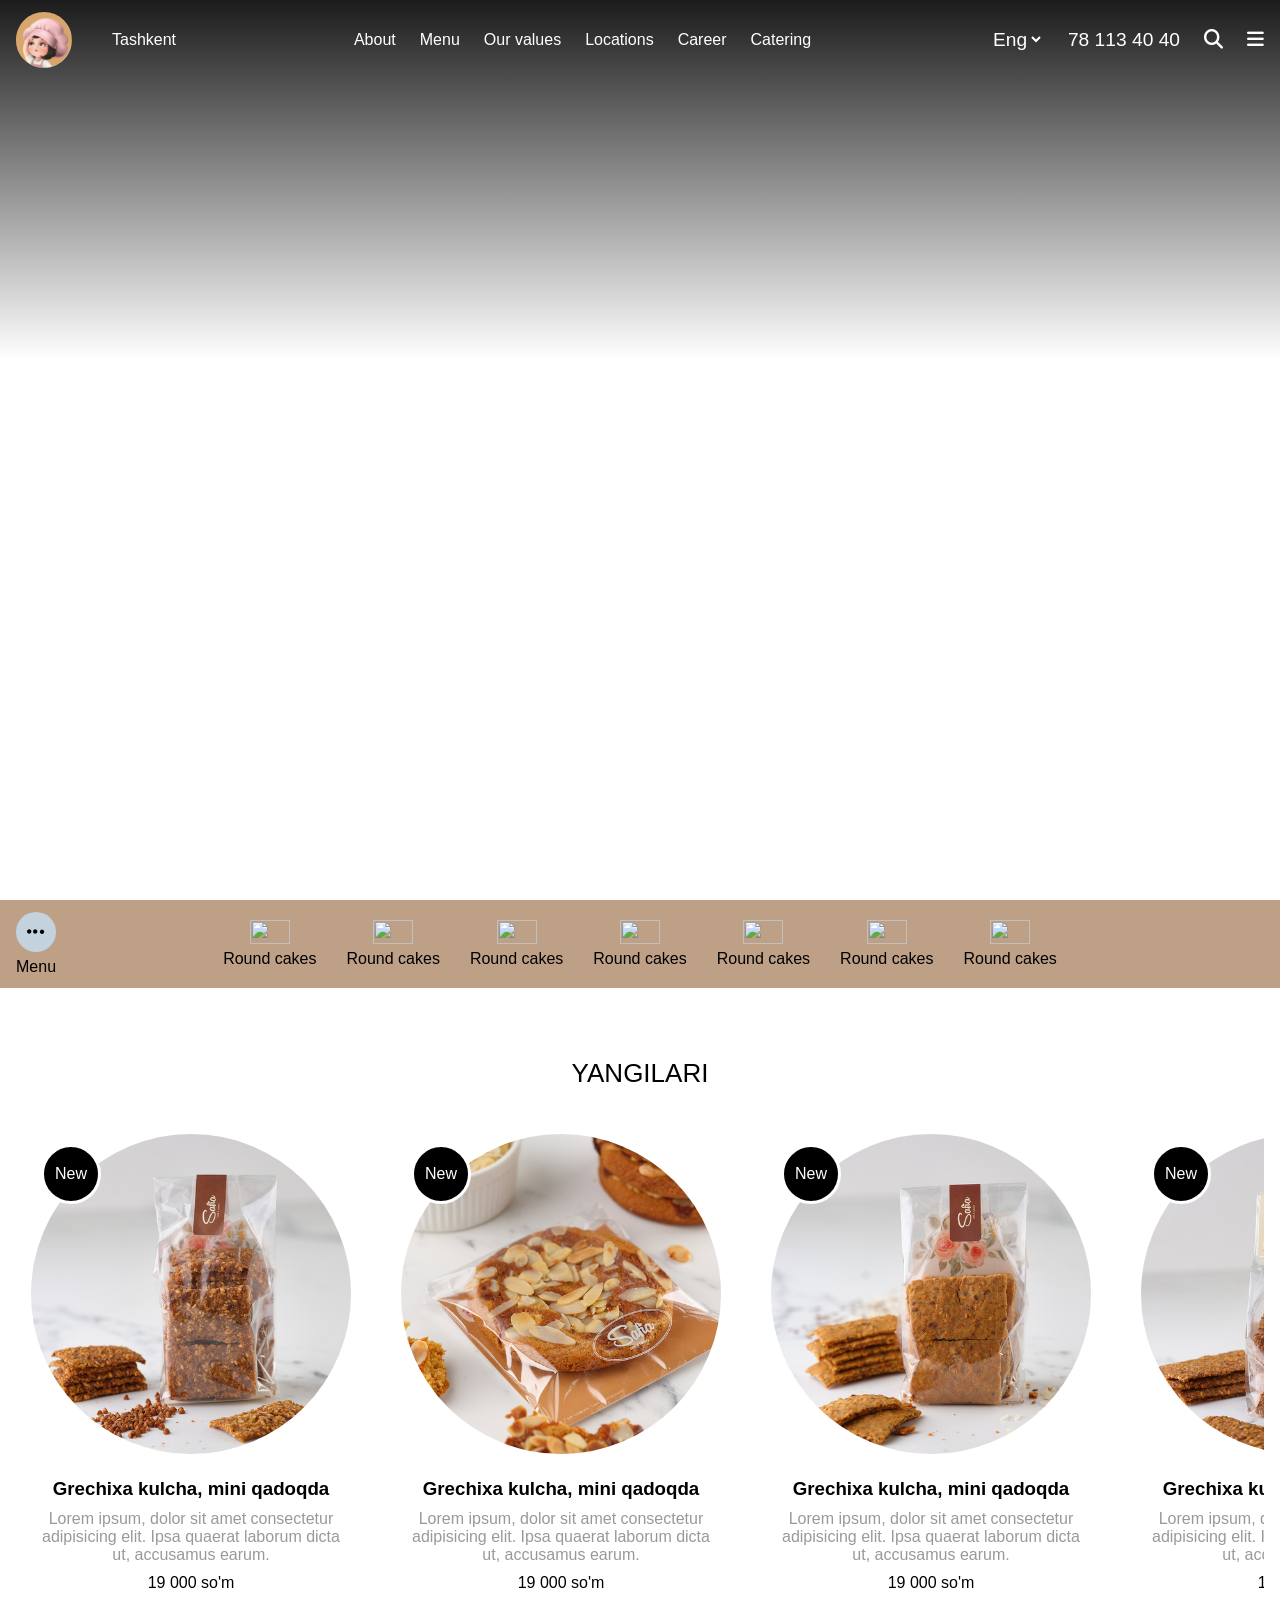
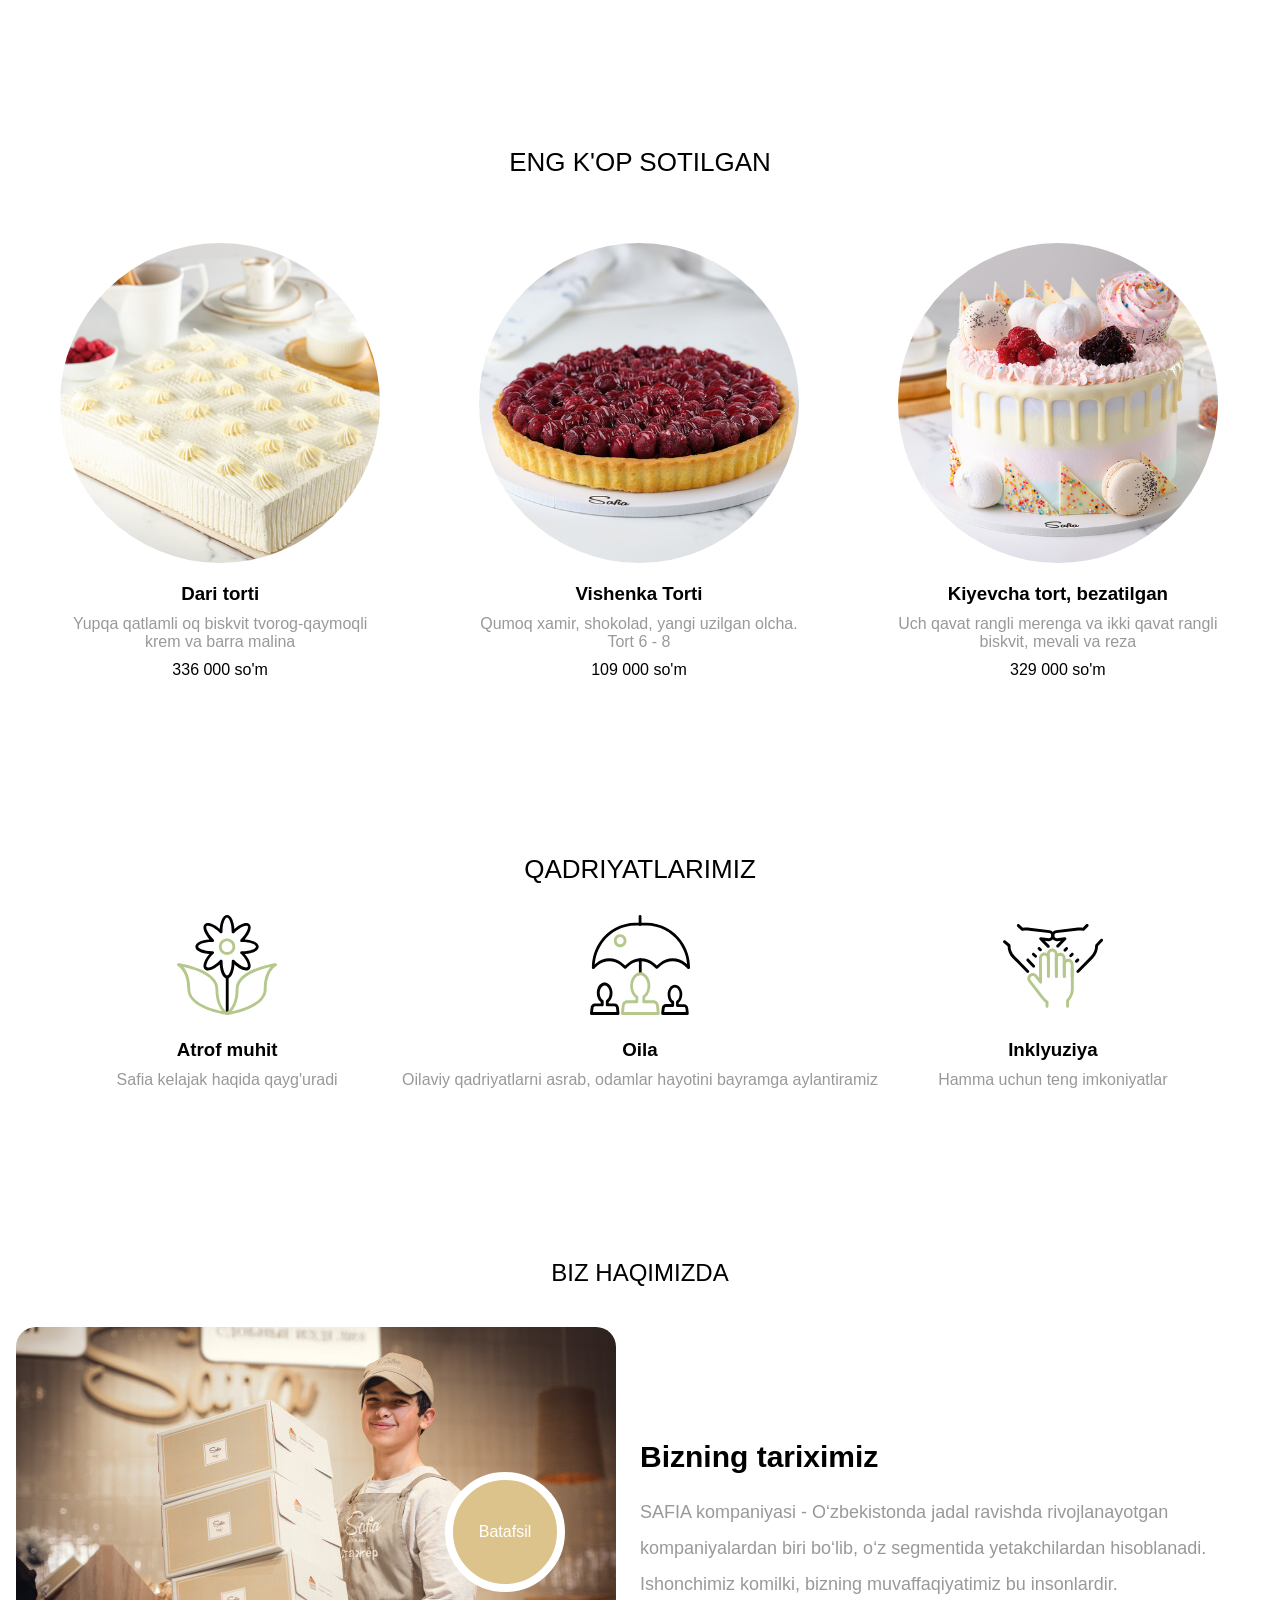
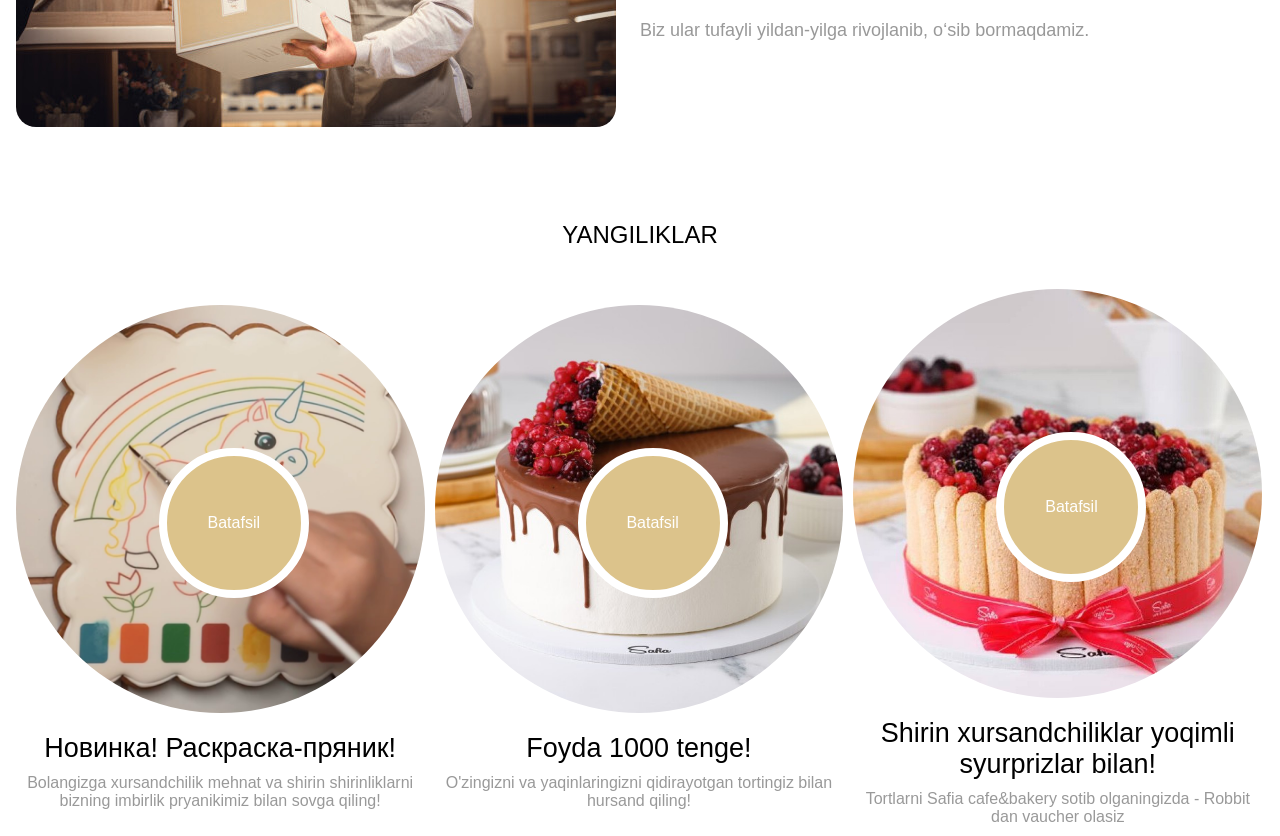
==== index.html @ 1e7bd051 "New" ====
<!DOCTYPE html>
<html lang="en">
<head>
    <meta charset="UTF-8">
    <meta name="viewport" content="width=device-width, initial-scale=1.0">
    <title>Document</title>
    <script src="https://code.jquery.com/jquery-3.6.0.min.js"></script>
    <link rel="stylesheet" href="https://cdnjs.cloudflare.com/ajax/libs/OwlCarousel2/2.3.4/assets/owl.carousel.min.css">
    <link rel="stylesheet" href="https://cdnjs.cloudflare.com/ajax/libs/OwlCarousel2/2.3.4/assets/owl.theme.default.min.css">
    <script src="https://cdnjs.cloudflare.com/ajax/libs/OwlCarousel2/2.3.4/owl.carousel.min.js"></script>
    <link rel="stylesheet" href="https://cdnjs.cloudflare.com/ajax/libs/font-awesome/6.7.2/css/all.min.css" integrity="sha512-Evv84Mr4kqVGRNSgIGL/F/aIDqQb7xQ2vcrdIwxfjThSH8CSR7PBEakCr51Ck+w+/U6swU2Im1vVX0SVk9ABhg==" crossorigin="anonymous" referrerpolicy="no-referrer" />
    <link rel="stylesheet" href="./css/main.min.css">
</head>
<body>
    <header class="header ">
        <div class="container">
            <nav class="navbar">
                <div class="navbar__logo">
                    <img src="./assets/images/logo.svg" alt="">
                    <span>Tashkent</span>
                </div>
                <ul class="navbar__collection">
                    <li class="navbar__item">
                        <a href="#" class="navbar__link">
                            <span>About</span>
                        </a>
                    </li>
                    <li class="navbar__item">
                        <a href="#" class="navbar__link">
                            <span>Menu</span>
                        </a>
                    </li>
                    <li class="navbar__item">
                        <a href="#" class="navbar__link">
                            <span>Our values</span>
                        </a>
                    </li>
                    <li class="navbar__item">
                        <a href="#" class="navbar__link">
                            <span>Locations</span>
                        </a>
                    </li>
                    <li class="navbar__item">
                        <a href="#" class="navbar__link">
                            <span>Career</span>
                        </a>
                    </li>
                    <li class="navbar__item">
                        <a href="#" class="navbar__link">
                            <span>Catering</span>
                        </a>
                    </li>
                </ul>
                <div class="navbar__action">
                    <select name="" id="">
                        <option value="">Eng</option>
                        <option value="">Uzb</option>
                        <option value="">Rus</option>
                    </select>
                    <a href="tel:78 113 40 40">78 113 40 40</a>
                    <i class="fa-solid fa-search"></i>
                    <i class="fa-solid fa-bars"></i>
                </div>
            </nav>
        </div>
    </header>
    <main>
        <section class="hero">
            <video loop muted autoplay src="./assets/videos/slider.mp4"></video>
        </section>
        <section class="category">
            <div class="container">
                <div class="category__content">
                    <div class="category__menu">
                        <button>
                            <i class="fa-solid fa-ellipsis"></i>
                        </button>
                        <p>Menu</p>
                    </div>
                    <div class="category__wrapper">
                        <div class="category__item">
                            <img src="https://safiabakery.uz/uploads/products/i_1671090994.png" alt="">
                            <span>Round cakes</span>
                        </div>
                        <div class="category__item">
                            <img src="https://safiabakery.uz/uploads/products/i_1671090994.png" alt="">
                            <span>Round cakes</span>
                        </div>
                        <div class="category__item">
                            <img src="https://safiabakery.uz/uploads/products/i_1671090994.png" alt="">
                            <span>Round cakes</span>
                        </div>
                        <div class="category__item">
                            <img src="https://safiabakery.uz/uploads/products/i_1671090994.png" alt="">
                            <span>Round cakes</span>
                        </div>
                        <div class="category__item">
                            <img src="https://safiabakery.uz/uploads/products/i_1671090994.png" alt="">
                            <span>Round cakes</span>
                        </div>
                        <div class="category__item">
                            <img src="https://safiabakery.uz/uploads/products/i_1671090994.png" alt="">
                            <span>Round cakes</span>
                        </div>
                        <div class="category__item">
                            <img src="https://safiabakery.uz/uploads/products/i_1671090994.png" alt="">
                            <span>Round cakes</span>
                        </div>
                    </div>
                </div>
            </div>
        </section>
        <section class="product">
            <div class="container">
                <div class="product_wrapper">
                    <h2 class="product_title">YANGILARI</h2>
                    <div class="product_cards">
                        <div class="product_card">
                            <div class="img">
                                <img src="./assets/images/first_img.png" alt="">
                                <span>New</span>
                            </div>
                            <div class="context">
                                <h3 class="context_title">Grechixa kulcha, mini qadoqda</h3>
                                <p class="context_desc">Lorem ipsum, dolor sit amet consectetur adipisicing elit. Ipsa quaerat laborum dicta ut, accusamus earum.</p>
                                <p class="context_price">19 000 so'm</p>
                            </div>
                        </div>
                        <div class="product_card">
                            <div class="img">
                                <img src="./assets/images/second_img.png" alt="">
                                <span>New</span>
                            </div>
                            <div class="context">
                                <h3 class="context_title">Grechixa kulcha, mini qadoqda</h3>
                                <p class="context_desc">Lorem ipsum, dolor sit amet consectetur adipisicing elit. Ipsa quaerat laborum dicta ut, accusamus earum.</p>
                                <p class="context_price">19 000 so'm</p>
                            </div>
                        </div>
                        <div class="product_card">
                            <div class="img">
                                <img src="./assets/images/third_imh.png" alt="">
                                <span>New</span>
                            </div>
                            <div class="context">
                                <h3 class="context_title">Grechixa kulcha, mini qadoqda</h3>
                                <p class="context_desc">Lorem ipsum, dolor sit amet consectetur adipisicing elit. Ipsa quaerat laborum dicta ut, accusamus earum.</p>
                                <p class="context_price">19 000 so'm</p>
                            </div>
                        </div>
                        <div class="product_card">
                            <div class="img">
                                <img src="./assets/images/fourth_img.png" alt="">
                                <span>New</span>
                            </div>
                            <div class="context">
                                <h3 class="context_title">Grechixa kulcha, mini qadoqda</h3>
                                <p class="context_desc">Lorem ipsum, dolor sit amet consectetur adipisicing elit. Ipsa quaerat laborum dicta ut, accusamus earum.</p>
                                <p class="context_price">19 000 so'm</p>
                            </div>
                        </div>
                        <div class="product_card">
                            <div class="img">
                                <img src="./assets/images/first_img.png" alt="">
                                <span>New</span>
                            </div>
                            <div class="context">
                                <h3 class="context_title">Grechixa kulcha, mini qadoqda</h3>
                                <p class="context_desc">Lorem ipsum, dolor sit amet consectetur adipisicing elit. Ipsa quaerat laborum dicta ut, accusamus earum.</p>
                                <p class="context_price">19 000 so'm</p>
                            </div>
                        </div>
                        <div class="product_card">
                            <div class="img">
                                <img src="./assets/images/second_img.png" alt="">
                                <span>New</span>
                            </div>
                            <div class="context">
                                <h3 class="context_title">Grechixa kulcha, mini qadoqda</h3>
                                <p class="context_desc">Lorem ipsum, dolor sit amet consectetur adipisicing elit. Ipsa quaerat laborum dicta ut, accusamus earum.</p>
                                <p class="context_price">19 000 so'm</p>
                            </div>
                        </div>
                    </div>
                </div>
            </div>
        </section>
        <section class="popular">
            <div class="container">
                <div class="product_wrapper">
                    <h2 class="popular_title">ENG K'OP SOTILGAN</h2>
                    <div class="product_cards owl-carousel">
                        <div src="https://via.placeholder.com/400x300?text=1" class="product_card">
                            <div class="img">
                                <img src="./assets/images/TORT1.jpg" alt="">
                            </div>
                            <div class="p_context">
                                <h3 class="p_context_title">Vishenka Torti</h3>
                                <p class="p_context_desc">Qumoq xamir, shokolad, yangi uzilgan olcha. Tort 6 - 8</p>
                                <p class="context_price">109 000 so'm</p>
                            </div>
                        </div>
                        <div src="https://via.placeholder.com/400x300?text=2" class="product_card">
                            <div class="img">
                                <img src="./assets/images/TORT2.jpg" alt="">
                            </div>
                            <div class="p_context">
                                <h3 class="p_context_title">Kiyevcha tort, bezatilgan</h3>
                                <p class="p_context_desc">Uch qavat rangli merenga va ikki qavat rangli biskvit, mevali va reza</p>
                                <p class="context_price">329 000 so'm</p>
                            </div>
                        </div>
                        <div src="https://via.placeholder.com/400x300?text=3" class="product_card">
                            <div class="img">
                                <img src="./assets/images/TORT3.jpg" alt="">
                            </div>
                            <div class="p_context">
                                <h3 class="p_context_title">Dari torti</h3>
                                <p class="p_context_desc">Yupqa qatlamli oq biskvit tvorog-qaymoqli krem va barra malina</p>
                                <p class="context_price">336 000 so'm</p>
                            </div>
                        </div>
                    </div>
                </div>
            </div>
        </section>
        <section class="qadr">
            <div class="container">
                <div class="product_wrapper">
                    <h2 class="product_title">QADRIYATLARIMIZ</h2>
                    <div class="about_cards">
                        <div src="https://via.placeholder.com/400x300?text=1" class="product_card">
                            <div class="img">
                                <i><svg width="100" height="100" viewBox="0 0 100 100" fill="none" xmlns="http://www.w3.org/2000/svg">
                                    <path d="M50.0753 39.9395C45.5094 39.9395 41.8417 36.2608 41.8417 31.6812C41.8417 27.1017 45.5094 23.423 50.0753 23.423C54.6412 23.423 58.3089 27.1017 58.3089 31.6812C58.3838 36.2608 54.6412 39.9395 50.0753 39.9395ZM50.0753 26.2758C47.1561 26.2758 44.6861 28.6783 44.6861 31.6812C44.6861 34.6092 47.0813 37.0866 50.0753 37.0866C53.0693 37.0866 55.4645 34.6842 55.4645 31.6812C55.4645 28.7533 53.0693 26.2758 50.0753 26.2758Z" fill="#B4C88C"></path>
                                    <path d="M50.2247 99.3992C49.4013 99.3992 48.8026 98.7235 48.8026 97.9728V62.087C48.8026 61.2612 49.4762 60.6606 50.2247 60.6606C51.0481 60.6606 51.647 61.3362 51.647 62.087V97.9728C51.647 98.7235 51.0481 99.3992 50.2247 99.3992Z" fill="black"></path>
                                    <path d="M50.0752 63.5135C45.7338 63.5135 43.1889 56.6816 42.7398 49.4744C37.2756 54.2041 30.6889 57.2072 27.6948 54.2042C26.1229 52.6276 26.0479 49.8498 27.545 46.4714C28.5929 44.069 30.2396 41.5165 32.4103 39.1141C25.2246 38.5886 18.4132 36.036 18.4132 31.7567C18.4132 27.4024 25.2246 24.8498 32.4103 24.3994C30.2396 21.9219 28.5929 19.3694 27.545 17.0421C26.0479 13.6637 26.1229 10.8859 27.6948 9.30931C30.7637 6.23124 37.3505 9.30935 42.7398 14.0391C43.2637 6.83187 45.8087 0 50.0752 0C54.4166 0 56.9615 6.83187 57.4107 14.0391C62.8748 9.30935 69.4616 6.30631 72.4556 9.30931C75.5245 12.3874 72.4558 18.994 67.7401 24.3994C74.9258 24.9249 81.7373 27.4775 81.7373 31.7567C81.7373 36.036 74.9258 38.6637 67.7401 39.1141C72.4558 44.5195 75.4497 51.2012 72.4556 54.2042C69.3867 57.2822 62.7999 54.2041 57.4107 49.4744C56.9615 56.6816 54.4166 63.5135 50.0752 63.5135ZM44.162 44.6696C44.3117 44.6696 44.5363 44.6697 44.686 44.7447C45.2099 44.97 45.5841 45.4954 45.5841 46.096V46.3963C45.5841 46.5465 45.5841 46.6966 45.5841 46.7717C45.5841 55.1801 48.2789 60.5105 50.1501 60.5105C52.0214 60.5105 54.7159 55.1801 54.7159 46.7717C54.7159 46.6216 54.7159 46.4714 54.7159 46.3213V46.096C54.7159 45.4954 55.0902 44.97 55.6141 44.7447C56.1381 44.5195 56.8118 44.6696 57.1861 45.045L57.6352 45.5705C63.5485 51.5015 69.2371 53.3783 70.5096 52.027C71.7821 50.6756 69.9856 45.045 64.0723 39.1141C63.9975 39.039 63.8478 38.8889 63.773 38.8138L63.6233 38.6636C63.1742 38.2131 63.0244 37.6126 63.3238 37.087C63.5484 36.5615 64.0724 36.1111 64.6712 36.1862H64.9705C65.1202 36.1862 65.2699 36.1862 65.3448 36.1862C73.7281 36.1862 79.0425 33.4835 79.0425 31.6066C79.0425 29.7297 73.7281 27.027 65.3448 27.027C65.1951 27.027 65.0455 27.027 64.8958 27.027H64.6712C64.0724 27.027 63.5484 26.6516 63.3238 26.1261C63.0993 25.6006 63.2491 24.9249 63.6233 24.5496L63.8477 24.3243C63.9226 24.2492 64.0724 24.1741 64.1473 24.024C66.9167 21.2462 69.0126 18.3183 70.1353 15.6156C71.0336 13.5135 71.258 11.7117 70.5843 11.0361C69.9107 10.3604 68.1892 10.5856 66.0185 11.4865C63.3239 12.6126 60.4047 14.7898 57.6352 17.4925C57.5604 17.5676 57.4106 17.7177 57.3357 17.7928L57.1111 18.018C56.662 18.4684 56.0633 18.5435 55.5394 18.3183C55.0154 18.0931 54.6412 17.5676 54.6412 16.967V16.6667C54.6412 16.5165 54.6412 16.3664 54.6412 16.2163C54.6412 7.80787 51.9465 2.47751 50.0752 2.47751C48.2039 2.47751 45.5092 7.80787 45.5092 16.2163C45.5092 16.3664 45.5092 16.5166 45.5092 16.5916V16.8919C45.5092 17.4925 45.135 18.018 44.611 18.2432C44.0871 18.4685 43.4135 18.3183 43.0393 17.9429L42.8894 17.7928C42.8146 17.7177 42.665 17.5676 42.5901 17.4925C39.8206 14.7147 36.9015 12.6126 34.2068 11.4865C32.111 10.5856 30.3145 10.4355 29.6408 11.0361C28.9672 11.7117 29.1918 13.4384 30.09 15.6156C31.2128 18.3183 33.3835 21.2462 36.0781 24.024C36.1529 24.0991 36.2277 24.1741 36.3774 24.3243L36.602 24.5496C37.0511 25 37.1259 25.6006 36.9013 26.1261C36.6768 26.6516 36.153 27.027 35.5542 27.027H35.3296C35.1799 27.027 35.0301 27.027 34.8804 27.027C26.4971 27.027 21.1826 29.7297 21.1826 31.6066C21.1826 33.4835 26.4971 36.1862 34.8804 36.1862C35.0301 36.1862 35.1798 36.1862 35.2547 36.1862H35.5542C36.153 36.1862 36.6768 36.5615 36.9013 37.087C37.1259 37.6126 36.9763 38.2882 36.602 38.6636L36.3774 38.8138C36.3026 38.8889 36.1529 39.039 36.0781 39.1141C33.3086 41.8919 31.2128 44.8198 30.09 47.5225C29.1918 49.6246 28.9672 51.4263 29.6408 52.102C30.9881 53.3783 36.6019 51.5765 42.5152 45.6456L42.9644 45.1201C43.3386 44.8198 43.7129 44.6696 44.162 44.6696Z" fill="black"></path>
                                    <path d="M50.2248 100C50.1499 100 50.075 100 50.0002 100C48.3535 99.7748 10.3291 94.2193 10.3291 74.0992C10.3291 56.2314 1.19742 51.1262 0.748311 50.9761C0.149502 50.6758 -0.150012 49.9251 0.0745411 49.2494C0.299094 48.5737 0.972827 48.1233 1.64649 48.2734C3.29321 48.4986 41.3176 54.0542 41.3176 74.1743C41.3176 92.0421 50.4494 97.1472 50.8985 97.2974C51.4973 97.5977 51.7967 98.3484 51.5721 99.024C51.4224 99.6246 50.8236 100 50.2248 100ZM6.43688 52.1022C9.58063 55.7809 13.2484 62.5376 13.2484 74.1743C13.2484 87.7628 35.0301 93.9941 45.2847 96.2463C42.141 92.5676 38.4732 85.8109 38.4732 74.1743C38.4732 60.5857 16.6166 54.2794 6.43688 52.1022Z" fill="#B4C88C"></path>
                                    <path d="M49.776 99.9997C49.1772 99.9997 48.5783 99.6243 48.4286 99.0237C48.2041 98.348 48.5035 97.5973 49.1771 97.297C49.5514 97.0718 58.6832 92.0417 58.6832 74.1739C58.6832 54.0538 96.7075 48.4982 98.3543 48.273C99.0279 48.1979 99.7016 48.5734 99.9262 49.249C100.151 49.9247 99.8513 50.6754 99.1777 50.9757C98.8034 51.2009 89.6714 56.231 89.6714 74.0988C89.6714 94.2189 51.6471 99.7744 50.0004 99.9997C49.9255 99.9997 49.8508 99.9997 49.776 99.9997ZM93.5639 52.1018C83.3841 54.279 61.5276 60.5853 61.5276 74.1739C61.5276 85.8105 57.8598 92.5673 54.716 96.2459C64.8958 94.0688 86.7523 87.7624 86.7523 74.1739C86.7523 62.5373 90.4201 55.7054 93.5639 52.1018Z" fill="#B4C88C"></path>
                                  </svg></i>
                            </div>
                            <div class="context">
                                <h3 class="context_title">Atrof muhit</h3>
                                <p class="context_desc">Safia kelajak haqida qayg'uradi</p>
                            </div>
                        </div>
                        <div src="https://via.placeholder.com/400x300?text=2" class="product_card">
                            <div class="img">
                                <i><svg width="100" height="100" viewBox="0 0 100 100" fill="none" xmlns="http://www.w3.org/2000/svg">
                                    <path d="M27.997 100H1.38882C1.02332 100 0.584796 99.8502 0.365498 99.5508C0.0730995 99.2514 0 98.8023 0 98.4281L0.584653 92.8892C0.657753 90.4192 2.55834 88.473 4.97062 88.473H10.7454V87.0509C8.33313 85.2545 6.79811 81.8113 6.79811 77.9939C6.79811 77.6945 6.79811 77.3204 6.79811 77.021C6.87121 75.8983 7.09044 74.7754 7.45594 73.7275C8.69863 69.985 11.4766 67.5898 14.6199 67.5898C17.6901 67.5898 20.4677 69.985 21.7835 73.7275C22.0759 74.5508 22.222 75.3743 22.3682 76.2725C22.4413 76.8713 22.5145 77.47 22.5145 77.9939C22.5145 81.6616 21.0524 85.1048 18.7132 86.9012V88.3982H24.4883C26.9006 88.3982 28.8743 90.3443 28.8743 92.8143L29.459 98.3533C29.5321 98.7276 29.3859 99.1767 29.0935 99.4761C28.8011 99.7755 28.4356 100 27.997 100ZM2.99679 97.0807H26.4618L26.0231 93.1138C26.0231 93.039 26.0231 93.0388 26.0231 92.964C26.0231 92.0658 25.2924 91.3173 24.4152 91.3173H17.2512C16.4471 91.3173 15.8624 90.6437 15.8624 89.8952V86.1527C15.8624 85.6288 16.1547 85.1797 16.5202 84.8803C18.4208 83.6827 19.6637 80.988 19.6637 77.9192C19.6637 77.4701 19.6636 77.0209 19.5905 76.5718C19.5174 75.8982 19.3712 75.2245 19.1519 74.6257C18.2747 72.0808 16.5202 70.4342 14.6927 70.4342C12.8652 70.4342 11.1111 72.0808 10.2339 74.6257C9.94153 75.449 9.79519 76.3473 9.72209 77.1707C9.72209 77.3952 9.72209 77.6946 9.72209 77.9192C9.72209 80.988 11.0378 83.8323 12.9384 84.955C13.377 85.1796 13.6694 85.7035 13.6694 86.2275V89.8952C13.6694 90.7186 13.0116 91.3173 12.2806 91.3173H5.11697C4.23977 91.3173 3.50863 92.0658 3.50863 92.964C3.50863 93.0388 3.50863 93.039 3.50863 93.1138L2.99679 97.0807Z" fill="black"></path>
                                    <path d="M97.3687 99.9251H72.5881C72.1495 99.9251 71.784 99.7755 71.5647 99.4761C71.2723 99.1767 71.1992 98.7276 71.1992 98.3533L71.7839 93.2635C71.857 90.9431 73.6847 89.0718 76.0239 89.0718H81.2868V87.9491C79.0208 86.2275 77.6319 83.0089 77.6319 79.4909C77.6319 79.1915 77.6319 78.8922 77.6319 78.5928C77.705 77.5449 77.9245 76.497 78.2169 75.4491C79.3865 71.9311 82.0178 69.6857 84.9418 69.6857C87.8658 69.6857 90.4975 71.9311 91.6671 75.4491C91.9595 76.1976 92.1055 77.0209 92.1786 77.8443C92.2517 78.4431 92.2518 78.967 92.2518 79.4909C92.2518 82.9341 90.8629 86.0779 88.67 87.8743V89.1467H93.9333C96.1994 89.1467 98.0998 91.0179 98.1729 93.3382L98.7576 98.4281C98.8307 98.8023 98.6845 99.2514 98.3921 99.5508C98.1728 99.7754 97.8073 99.9251 97.3687 99.9251ZM74.1964 97.0807H95.8336L95.4681 93.4881C95.4681 93.4132 95.4681 93.4131 95.4681 93.3382C95.4681 92.5897 94.8834 91.9162 94.0793 91.9162H87.4271C86.623 91.9162 86.0383 91.2426 86.0383 90.4941V87.0509C86.0383 86.5269 86.3306 86.0779 86.6961 85.7785C88.4505 84.7306 89.5473 82.1857 89.5473 79.4162C89.5473 79.0419 89.5472 78.5929 89.4741 78.1438C89.401 77.545 89.2548 76.8712 89.0355 76.3473C88.2314 74.0269 86.6962 72.53 84.9418 72.53C83.2605 72.53 81.6523 74.0269 80.8482 76.3473C80.5558 77.0958 80.4099 77.9191 80.4099 78.7424C80.4099 78.967 80.4099 79.1916 80.4099 79.4162C80.4099 82.2605 81.5792 84.8053 83.4067 85.8532C83.8453 86.0778 84.1376 86.6019 84.1376 87.1258V90.4941C84.1376 91.3174 83.4798 91.9162 82.7488 91.9162H76.0967C75.3657 91.9162 74.7079 92.5149 74.7079 93.3382C74.7079 93.4131 74.7079 93.4132 74.7079 93.4881L74.1964 97.0807Z" fill="black"></path>
                                    <path d="M98.6108 53.8922C97.8067 53.8922 97.222 53.2186 97.222 52.4701C97.222 29.3414 78.874 10.554 56.2863 10.554H45.6137C23.0259 10.554 4.67793 29.3414 4.67793 52.4701C4.67793 53.2935 4.0201 53.8922 3.28911 53.8922C2.48501 53.8922 1.89993 53.2186 1.89993 52.4701C1.89993 27.7695 21.4908 7.70963 45.6137 7.70963H56.2863C80.4091 7.70963 99.9996 27.7695 99.9996 52.4701C99.9996 53.2186 99.4149 53.8922 98.6108 53.8922Z" fill="black"></path>
                                    <path d="M98.3912 53.7426C98.0989 53.7426 97.7336 53.6678 97.5143 53.4433L93.9325 50.3743C87.3535 44.7606 77.7775 44.7606 71.2716 50.3743L67.6895 53.4433C67.1778 53.8924 66.3737 53.8924 65.862 53.4433L62.2802 50.3743C55.7012 44.7606 46.1252 44.7606 39.6193 50.3743L36.0375 53.4433C35.5258 53.8924 34.7217 53.8924 34.21 53.4433L30.6282 50.3743C24.0493 44.7606 14.4731 44.7606 7.89419 50.3743L4.31238 53.4433C3.72759 53.9672 2.85025 53.8923 2.33855 53.2187C1.82686 52.6199 1.90017 51.7217 2.55806 51.1978L6.13987 48.1288C13.7422 41.6168 24.8533 41.6168 32.4557 48.1288L35.1602 50.4493L37.865 48.1288C45.4673 41.6168 56.5785 41.6168 64.1808 48.1288L66.8856 50.4493L69.5901 48.1288C77.1925 41.6168 88.3036 41.6168 95.9059 48.1288L99.4877 51.1978C100.073 51.7217 100.146 52.6199 99.7073 53.2187C99.1956 53.5929 98.8298 53.7426 98.3912 53.7426Z" fill="black"></path>
                                    <path d="M50.0732 10.9282C49.2691 10.9282 48.684 10.2544 48.684 9.50594V1.42226C48.684 0.598912 49.3422 0 50.0732 0C50.8773 0 51.462 0.673762 51.462 1.42226V9.50594C51.462 10.2544 50.8042 10.9282 50.0732 10.9282Z" fill="black"></path>
                                    <path d="M50.2919 60.0299C49.4878 60.0299 48.9031 59.3563 48.9031 58.6078V44.7605C48.9031 43.9371 49.5609 43.3384 50.2919 43.3384C51.0229 43.3384 51.6807 44.012 51.6807 44.7605V58.6078C51.6807 59.3563 51.0229 60.0299 50.2919 60.0299Z" fill="black"></path>
                                    <path d="M30.1897 32.1856C26.6809 32.1856 23.8299 29.2665 23.8299 25.6737C23.8299 22.0809 26.6809 19.1617 30.1897 19.1617C33.6984 19.1617 36.5495 22.0809 36.5495 25.6737C36.5495 29.2665 33.6984 32.1856 30.1897 32.1856ZM30.1897 22.0808C28.216 22.0808 26.681 23.7276 26.681 25.6737C26.681 27.6198 28.2891 29.2665 30.1897 29.2665C32.1634 29.2665 33.6983 27.6198 33.6983 25.6737C33.6983 23.7276 32.1634 22.0808 30.1897 22.0808Z" fill="#B4C88C"></path>
                                    <path d="M68.2753 99.9251H32.3834C32.0179 99.9251 31.5793 99.7755 31.36 99.4761C31.0676 99.1767 30.9945 98.7276 30.9945 98.3533L31.7987 90.8683C31.8718 87.7994 34.2841 85.3293 37.2812 85.3293H45.5413V82.7095C42.2518 80.3892 40.2051 75.8233 40.2051 70.7335C40.2051 70.2844 40.2049 69.9102 40.278 69.4611C40.3511 67.9641 40.6436 66.467 41.1553 65.1197C42.7635 60.3293 46.3454 57.1857 50.2927 57.1857C54.2401 57.1857 57.822 60.2544 59.4302 65.1197C59.7957 66.1676 60.015 67.2904 60.1612 68.488C60.2343 69.3113 60.3075 70.0598 60.3075 70.7335C60.3075 75.6736 58.3338 80.1647 55.1906 82.5599V85.3293H63.4507C66.4477 85.3293 68.86 87.7994 68.9331 90.8683L69.7373 98.3533C69.8104 98.7276 69.6642 99.1767 69.3718 99.4761C69.0794 99.7755 68.7139 99.9251 68.2753 99.9251ZM33.9917 97.0807H66.7401L66.0823 91.1676C66.0823 91.0928 66.0823 91.0928 66.0823 91.018C66.0823 89.521 64.9126 88.3233 63.4507 88.3233H53.8014C52.9973 88.3233 52.4126 87.6497 52.4126 86.9012V81.8863C52.4126 81.3623 52.7049 80.9131 53.0704 80.6137C55.7751 78.967 57.5295 75.0749 57.5295 70.8084C57.5295 70.2096 57.4566 69.6108 57.3835 68.9372C57.2373 67.9641 57.0178 67.0659 56.7254 66.1677C55.4827 62.5749 52.9974 60.1797 50.2196 60.1797C47.5149 60.1797 44.9565 62.5001 43.7138 66.1677C43.3483 67.2905 43.0559 68.5628 42.9828 69.7604C42.9828 70.1346 42.9096 70.4342 42.9096 70.8084C42.9096 75.1497 44.7373 79.1167 47.5151 80.6886C47.9537 80.9132 48.2461 81.4371 48.2461 81.961V86.8263C48.2461 87.6496 47.5879 88.2486 46.8569 88.2486H37.208C35.746 88.2486 34.5763 89.446 34.5763 90.943C34.5763 91.0179 34.5763 91.0179 34.5763 91.0927L33.9917 97.0807Z" fill="#B4C88C"></path>
                                  </svg></i>
                            </div>
                            <div class="context">
                                <h3 class="context_title">Oila</h3>
                                <p class="context_desc">Oilaviy qadriyatlarni asrab, odamlar hayotini bayramga aylantiramiz</p>
                            </div>
                        </div>
                        <div src="https://via.placeholder.com/400x300?text=3" class="product_card">
                            <div class="img">
                                <i><svg width="100" height="100" viewBox="0 0 100 100" fill="none" xmlns="http://www.w3.org/2000/svg">
                                    <path d="M32.5852 42.7507C32.235 42.7507 31.8701 42.6176 31.5928 42.3513L29.4183 40.3097C28.8345 39.7476 28.7907 38.8156 29.3453 38.2238C29.8999 37.6173 30.8193 37.5877 31.4031 38.1499L33.5776 40.1914C34.1614 40.7535 34.2052 41.6856 33.6506 42.2773C33.3587 42.588 32.9793 42.7507 32.5852 42.7507Z" fill="black"></path>
                                    <path d="M30.6728 52.6477C30.2934 52.6477 29.9139 52.4998 29.622 52.1891L23.7259 45.9758C23.1714 45.384 23.186 44.452 23.7697 43.8898C24.3535 43.3277 25.273 43.3425 25.8275 43.9342L31.7236 50.1476C32.2782 50.7393 32.2636 51.6713 31.6798 52.2335C31.4025 52.4998 31.0231 52.6477 30.6728 52.6477Z" fill="black"></path>
                                    <path d="M24.7625 57.8995C24.383 57.8995 24.0181 57.7516 23.7263 57.4705L9.61365 43.1354C6.44671 39.9252 4.68079 35.6942 4.56404 31.1525L0.536054 27.8091C-0.0914972 27.2913 -0.179084 26.3593 0.331714 25.7232C0.842512 25.087 1.76196 24.9983 2.38951 25.5161L6.95751 29.3033C7.30777 29.5843 7.49749 30.0134 7.49749 30.472C7.43911 34.4811 8.92773 38.2387 11.7006 41.0495L25.8132 55.3846C26.3824 55.9616 26.3824 56.8936 25.8132 57.4705C25.5068 57.7516 25.1419 57.8995 24.7625 57.8995Z" fill="black"></path>
                                    <path d="M45.2674 32.8535C44.8879 32.8535 44.5231 32.7056 44.2312 32.4245L36.686 24.7614C36.2482 24.3176 36.1314 23.637 36.4087 23.0749C36.686 22.5127 37.2698 22.1873 37.8973 22.2464L45.676 23.1932C46.2744 23.2672 46.8582 23.0897 47.3398 22.7198C47.8214 22.3352 48.1133 21.7878 48.1862 21.1813L48.2446 20.6487C48.3905 19.3913 47.5003 18.2373 46.2598 18.0894L26.1343 15.6484C23.9306 15.323 21.7707 15.3822 19.6983 15.8112C19.2459 15.8999 18.7643 15.7668 18.4286 15.4561L14.3568 11.6837C13.7585 11.1364 13.7147 10.2043 14.2692 9.5978C14.8092 8.99126 15.7433 8.94688 16.327 9.50904L19.8734 12.7932C22.048 12.4234 24.2955 12.4086 26.5722 12.7489L46.6247 15.175C49.4559 15.5153 51.4991 18.1338 51.1634 21.0186L51.1051 21.5511C50.9445 22.9417 50.2586 24.1844 49.164 25.0572C48.0695 25.9301 46.7122 26.3147 45.3549 26.152L41.7502 25.723L46.3182 30.3682C46.8873 30.9451 46.8873 31.8772 46.3182 32.4541C46.0117 32.7056 45.6322 32.8535 45.2674 32.8535Z" fill="black"></path>
                                    <path d="M37.503 36.2861C37.1527 36.2861 36.817 36.1678 36.5397 35.9163L35.0803 34.6144C34.482 34.0671 34.4236 33.135 34.9636 32.5285C35.5035 31.922 36.423 31.8628 37.0214 32.4102L38.4808 33.712C39.0791 34.2594 39.1375 35.1914 38.5975 35.7979C38.3057 36.1086 37.9116 36.2861 37.503 36.2861Z" fill="black"></path>
                                    <path d="M67.6987 42.2035C67.3192 42.2035 66.9398 42.0556 66.6479 41.7449C66.0933 41.1531 66.1079 40.2211 66.6917 39.659L68.2241 38.1648C68.8078 37.6026 69.7272 37.6174 70.2818 38.2092C70.8364 38.8009 70.8218 39.7329 70.238 40.2951L68.7056 41.7893C68.4284 42.0556 68.0635 42.2035 67.6987 42.2035Z" fill="black"></path>
                                    <path d="M73.3468 47.8396C72.9528 47.8396 72.5587 47.6769 72.2668 47.3514C71.7269 46.7448 71.7706 45.8128 72.369 45.2655L73.8868 43.8601C74.4851 43.3127 75.4046 43.3571 75.9446 43.9636C76.4846 44.5702 76.4408 45.5022 75.8424 46.0495L74.3246 47.4549C74.0619 47.7064 73.7117 47.8396 73.3468 47.8396Z" fill="black"></path>
                                    <path d="M74.8791 57.8996C74.4996 57.8996 74.1348 57.7517 73.8429 57.4706C73.2737 56.8936 73.2737 55.9616 73.8429 55.3847L87.9555 41.0496C90.7284 38.2387 92.217 34.4811 92.1586 30.472C92.1586 30.0874 92.29 29.7176 92.5527 29.4365L97.4855 24.1699C98.0401 23.5782 98.9595 23.5486 99.5433 24.1107C100.127 24.6729 100.156 25.6049 99.6017 26.1967L95.0775 31.0342C94.9899 35.6203 93.224 39.8956 90.0279 43.1355L75.9153 57.4706C75.6234 57.7517 75.2439 57.8996 74.8791 57.8996Z" fill="black"></path>
                                    <path d="M54.6514 32.5874C54.272 32.5874 53.9071 32.4395 53.6152 32.1584C53.0461 31.5814 53.0461 30.6494 53.6152 30.0725L57.9205 25.7083L54.3158 26.1374C52.9439 26.3001 51.5866 25.9154 50.5067 25.0426C49.4121 24.1698 48.7262 22.9271 48.5656 21.5365L48.5073 21.0039C48.1716 18.1192 50.2002 15.5007 53.0461 15.1604L72.9672 12.749C75.3461 12.394 77.5936 12.4088 79.7535 12.7638L83.1102 9.36127C83.6794 8.78432 84.5988 8.78432 85.1679 9.36127C85.7371 9.93823 85.7371 10.8702 85.1679 11.4472L81.2713 15.4119C80.921 15.767 80.4248 15.9149 79.9432 15.8113C77.8854 15.3823 75.7109 15.3379 73.5072 15.6486L73.3028 15.6782L53.3817 18.0896C52.1412 18.2375 51.251 19.3914 51.3969 20.6489L51.4553 21.1815C51.5283 21.788 51.8347 22.3354 52.3018 22.72C52.7834 23.1046 53.3671 23.2674 53.9655 23.1934L61.7442 22.2466C62.3718 22.1726 62.9555 22.4981 63.2328 23.0751C63.5101 23.652 63.3934 24.3177 62.9555 24.7615L55.6876 32.1436C55.4103 32.4395 55.0309 32.5874 54.6514 32.5874Z" fill="black"></path>
                                    <path d="M61.9487 36.7443C61.5838 36.7443 61.2336 36.6112 60.9563 36.3449C60.3725 35.7827 60.3433 34.8507 60.8833 34.259L62.5178 32.4837C63.0724 31.892 63.9919 31.8624 64.5756 32.4098C65.1594 32.9719 65.1886 33.9039 64.6486 34.4957L63.014 36.2709C62.7367 36.5816 62.3427 36.7443 61.9487 36.7443Z" fill="black"></path>
                                    <path d="M69.2607 63.1366C68.458 63.1366 67.8012 62.4857 67.8012 61.672L67.7283 49.4376C67.7137 47.9878 66.5753 46.8191 65.1889 46.8043H65.1743C64.5321 46.8043 63.9192 47.0558 63.4522 47.5292C62.9706 48.0174 62.7079 48.6683 62.7079 49.3636L62.7808 61.5981C62.7808 62.4117 62.1387 63.0774 61.336 63.0922C60.4603 63.0774 59.8766 62.4413 59.862 61.6276L59.789 49.3932C59.7744 47.8991 60.3436 46.4937 61.3798 45.4433C62.4014 44.4077 63.7733 43.8308 65.1889 43.8456C68.1661 43.8604 70.618 46.3605 70.6325 49.4228L70.7055 61.6572C70.7347 62.4709 70.0779 63.1366 69.2607 63.1366C69.2607 63.1366 69.2753 63.1366 69.2607 63.1366Z" fill="#B4C88C"></path>
                                    <path d="M61.3355 63.0919C60.5328 63.0919 59.876 62.441 59.876 61.6273L59.7593 43.2831C59.7447 41.8333 58.6064 40.6646 57.2199 40.6498H57.2053C56.5632 40.6498 55.9502 40.9013 55.4832 41.3747C55.0016 41.8629 54.7389 42.5138 54.7389 43.2091L54.8556 61.5533C54.8556 62.367 54.2135 63.0327 53.4108 63.0475C53.4108 63.0475 53.4108 63.0475 53.3962 63.0475C52.5935 63.0475 51.9368 62.3966 51.9368 61.5829L51.82 43.2387C51.8054 41.7446 52.3746 40.3391 53.4108 39.2888C54.4324 38.2532 55.7751 37.6911 57.1907 37.6911C57.2053 37.6911 57.2053 37.6911 57.2199 37.6911C60.1971 37.7059 62.649 40.206 62.6636 43.2683L62.7803 61.6125C62.7949 62.4114 62.1527 63.0919 61.3355 63.0919Z" fill="#B4C88C"></path>
                                    <path d="M53.3965 63.0329C52.5938 63.0329 51.9371 62.382 51.9371 61.5683L51.8058 39.141C51.7912 37.6913 50.6528 36.5226 49.2663 36.5078H49.2518C48.6096 36.5078 47.9967 36.7593 47.5296 37.2327C47.048 37.7208 46.7853 38.3718 46.7853 39.0671L46.9167 61.4944C46.9167 62.308 46.2745 62.9737 45.4718 62.9885C45.4718 62.9885 45.4719 62.9885 45.4573 62.9885C44.6546 62.9885 43.9979 62.3376 43.9979 61.524L43.8665 39.0967C43.8519 37.6025 44.4211 36.1971 45.4573 35.1467C46.4789 34.1112 47.7923 33.5342 49.2663 33.549C52.2436 33.5638 54.6954 36.0639 54.71 39.1263L54.8413 61.5535C54.8705 62.3672 54.2138 63.0329 53.3965 63.0329C53.4111 63.0329 53.4111 63.0329 53.3965 63.0329Z" fill="#B4C88C"></path>
                                    <path d="M64.5175 92.8567H64.5029C63.7002 92.8419 63.058 92.1762 63.058 91.3625L63.1456 85.4598C63.1456 85.0752 63.3062 84.7053 63.5835 84.4242C66.3855 81.643 67.9033 77.9002 67.8887 73.8911L67.772 53.5054C67.772 52.6917 68.4141 52.026 69.2168 52.0112C69.2168 52.0112 69.2168 52.0112 69.2314 52.0112C70.0341 52.0112 70.6908 52.6621 70.6908 53.4758L70.8076 73.8615C70.8368 78.4624 69.1584 82.7674 66.0645 86.0811L65.9915 91.3921C65.9623 92.2205 65.3201 92.8567 64.5175 92.8567Z" fill="#B4C88C"></path>
                                    <path d="M43.9834 92.857C43.9688 92.857 43.9688 92.857 43.9542 92.857C43.1516 92.8422 42.5094 92.1617 42.524 91.348L42.597 87.8863C40.8311 86.5696 39.2549 84.9719 37.883 83.0931L25.3758 66.7904C23.6099 64.4974 23.9893 61.1688 26.2077 59.3788L26.6163 59.0385C27.6817 58.1805 29.0243 57.7959 30.3962 57.9586C31.7826 58.1213 33.0232 58.8314 33.8842 59.9557L36.1025 62.8553L35.9858 43.1057C35.9712 41.6115 36.5404 40.2061 37.5766 39.1558C38.5836 38.135 39.9262 37.558 41.3565 37.558C41.3711 37.558 41.3856 37.558 41.3856 37.558C44.3629 37.5728 46.8001 40.073 46.8293 43.1353L46.9461 57.0414C46.9461 57.855 46.3039 58.5208 45.5012 58.5355C45.5012 58.5355 45.5012 58.5355 45.4866 58.5355C44.684 58.5355 44.0272 57.8846 44.0272 57.071L43.9105 43.1649C43.8959 41.7151 42.7575 40.5316 41.3711 40.5316C40.7289 40.5464 40.1014 40.7831 39.6343 41.2565C39.1527 41.7447 38.8901 42.3956 38.8901 43.0909L39.036 67.2047C39.036 67.8408 38.6419 68.403 38.0582 68.6101C37.4598 68.8172 36.8177 68.6249 36.4236 68.1219L31.5637 61.7902C31.1843 61.302 30.6443 60.9913 30.0313 60.9173C29.4476 60.8434 28.8784 61.0061 28.426 61.3759L28.0174 61.7162C27.0395 62.5003 26.8936 63.9648 27.6671 64.9856L40.2181 81.3475C41.5608 83.1819 43.1224 84.7204 44.8883 85.9187C45.2969 86.1998 45.545 86.6732 45.5304 87.1762L45.4428 91.422C45.4283 92.2208 44.7715 92.857 43.9834 92.857Z" fill="#B4C88C"></path>
                                  </svg></i>
                            </div>
                            <div class="context">
                                <h3 class="context_title">Inklyuziya</h3>
                                <p class="context_desc">Hamma uchun teng imkoniyatlar</p>
                            </div>
                        </div>
                    </div>
                </div>
            </div>
        </section>
        <section class="about">
            <div class="container">
                <div class="about_wrapper">
                    <h2 class="about_title">BIZ HAQIMIZDA</h2>
                    <div class="a_box">
                        <div class="a_img">
                            <img src="./assets/images/abot.jpg" alt="">
                            <span>Batafsil</span>
                        </div>
                        <div class="a_context">
                            <h2 class="a_title">Bizning tariximiz</h2>
                            <p class="a_desc_1">SAFIA kompaniyasi - O‘zbekistonda jadal ravishda rivojlanayotgan kompaniyalardan biri bo‘lib, o‘z segmentida yetakchilardan hisoblanadi. Ishonchimiz komilki, bizning muvaffaqiyatimiz bu insonlardir.</p>
                            <p class="a_desc_2">Biz ular tufayli yildan-yilga rivojlanib, o‘sib bormaqdamiz.</p>
                        </div>
                    </div>
                </div>
            </div>
        </section>
        <section class="last">
            <div class="container">
                <div class="last_wrapper">
                    <h2 class="about_title">YANGILIKLAR</h2>
                        <div class="product_cards owl-carousel">
                            <div class="last_card" src="https://via.placeholder.com/400x300?text=1">
                                <div class="last_img">
                                    <img src="./assets/images/1tort.jpg" alt="">
                                    <span>Batafsil</span>
                                </div>
                                <div class="last_context">
                                    <p class="last_title">Foyda 1000 tenge!</p>
                                    <p class="last_desc">O'zingizni va yaqinlaringizni qidirayotgan tortingiz bilan hursand qiling!</p>
                                </div>
                            </div>
                            <div class="last_card" src="https://via.placeholder.com/400x300?text=1">
                                <div class="last_img">
                                    <img src="./assets/images/2tort.jpg" alt="">
                                    <span>Batafsil</span>
                                </div>
                                <div class="last_context">
                                    <p class="last_title">Shirin xursandchiliklar yoqimli syurprizlar bilan!</p>
                                    <p class="last_desc">Tortlarni Safia cafe&bakery sotib olganingizda - Robbit dan vaucher olasiz</p>
                                </div>
                            </div>
                            <div class="last_card" src="https://via.placeholder.com/400x300?text=1">
                                <div class="last_img">
                                    <img src="./assets/images/3tort.png" alt="">
                                    <span>Batafsil</span>
                                </div>
                                <div class="last_context">
                                    <p class="last_title">Новинка! Раскраска-пряник!</p>
                                    <p class="last_desc">Bolangizga xursandchilik mehnat va shirin shirinliklarni bizning imbirlik pryanikimiz bilan sovga qiling!</p>
                                </div>
                            </div>
                        </div>
                </div>
            </div>
        </section>
    </main>


    <script>
        $(document).ready(function(){
          $(".owl-carousel").owlCarousel({
            loop: true,
            margin: 10,
            nav: false,     
            dots: true,
            center: true,      
            responsive: {
              0: { items: 1 },  // Kichik ekranlarda 1 ta element
              600: { items: 2 }, // O‘rta ekranlarda 2 ta element
              1000: { items: 3 } // Katta ekranlarda 3 ta element
            }
          });
        });
      </script>
    <script src="./js/script.js"></script>
</body>
</html>
---- css/main.min.css ----
*{margin:0;padding:0;box-sizing:border-box;font-family:sans-serif}.container{max-width:1530px;padding:0 16px;width:100%;margin-left:auto;margin-right:auto}a{color:inherit;text-decoration:inherit}img{max-width:100%;height:100%}li{list-style:none}button,input,select,textarea{border:none;outline:none}.header{width:100%;color:#fff;z-index:100;position:fixed;top:0;left:0;transition:.3s ease}.header.shrink{background:#000}.navbar{display:flex;align-items:center;justify-content:space-between;height:79px}.navbar__logo{display:flex;align-items:center;gap:40px}.navbar__logo img{width:56px}.navbar__collection{display:flex;gap:24px}.navbar__link{font-weight:500;transition:.25s ease}.navbar__link:hover{color:#dcc38b}.navbar__action{display:flex;align-items:center;gap:24px;font-size:1.2rem}.navbar__action select{font-size:1.2rem;background:rgba(0,0,0,0);color:#fff}.navbar__action select option{background:#dcc38b}@media(max-width: 1100px){.navbar__collection{display:none}}@media(max-width: 700px){.navbar__action a{display:none}}@media(max-width: 450px){.navbar__logo{gap:12px}.navbar__logo span{display:none}.navbar__action{gap:12px}}.hero{width:100%;height:100vh;position:relative}.hero::before{content:"";position:absolute;top:0;left:0;width:100%;height:40%;background:linear-gradient(rgba(0, 0, 0, 0.8941176471), transparent)}.hero video{width:100%;height:100%;-o-object-fit:cover;object-fit:cover}@media(max-width: 700px){.hero{height:500px}}@media(max-width: 500px){.hero{height:250px}}.category{background:#bea087}.category__content{position:relative;display:flex;align-items:center;justify-content:center;padding:20px 0}.category__menu{position:absolute;left:0}.category__menu button{width:40px;height:40px;border-radius:50%;background:#c3d2dc;margin-bottom:6px}.category__menu button i{font-size:20px}.category__wrapper{display:flex;gap:30px}.category__item{display:flex;flex-direction:column;align-items:center;gap:6px}.category__item img{width:40px}@media(max-width: 990px){.category__menu button{width:34px;height:34px}.category__menu button i{font-size:16px}.category__menu p{font-size:14px}.category__content{justify-content:space-between;gap:20px}.category__wrapper{overflow:auto;gap:10px}.category__item{min-width:90px}.category__item img{width:30px}.category__item span{font-size:14px}.category__menu{position:static}}.product .product_title{margin-top:70px;text-align:center;font-weight:400;font-size:26px;margin-bottom:30px}.product .product_cards{display:flex;gap:20px;overflow:auto}.product .product_card{min-width:350px;padding:15px;text-align:center}.product .product_card .img{position:relative}.product .product_card .img img{border-radius:50%}.product .product_card .img span{background:#000;color:#fff;display:grid;place-items:center;width:60px;height:60px;position:absolute;top:10px;left:10px;border-radius:50%;border:3px solid #fff}.product .product_card .context{max-width:100%}.product .product_card .context_title{margin-bottom:10px;margin-top:20px}.product .product_card .context_desc{color:#999;margin-bottom:10px}@media(max-width: 450px){.img img{width:280px}span{position:absolute;top:25px !important;left:25px !important;width:30px !important;height:30px !important}}.popular_title{margin-top:70px;text-align:center;font-weight:400;font-size:26px;margin-bottom:30px;margin-top:140px}.popular .product_cards{display:flex;gap:20px;overflow:hidden;justify-content:center;align-items:center}.popular .product_card{max-width:350px;padding:15px;text-align:center;margin-bottom:90px;margin-top:20px}.popular .product_card .img img{border-radius:50%}.popular .product_card .p_context{max-width:100%}.popular .product_card .p_context_title{margin-bottom:10px;margin-top:20px}.popular .product_card .p_context_desc{color:#999;margin-bottom:10px}.owl-stage{display:flex;align-items:center}.owl-item{display:flex;justify-content:center}@media(max-width: 450px){.popular .img img{max-width:300px}}.qadr .product_title{margin-top:70px;text-align:center;font-weight:400;font-size:26px;margin-bottom:30px}.qadr .about_cards{display:flex;justify-content:center;align-items:center}.qadr .product_card{min-width:350px;padding:0px;text-align:center;margin-bottom:70px}.qadr .product_card .context{max-width:100%}.qadr .product_card .context_title{margin-bottom:10px;margin-top:20px}.qadr .product_card .context_desc{color:#999;margin-bottom:10px}@media(max-width: 1100px){.about_cards{flex-direction:column;border-radius:22px;background:#f6f6f6;padding:50px}}@media(max-width: 450px){.context{font-size:12px}}.about_title{margin-top:90px;text-align:center;margin-bottom:40px;font-weight:500}.about .a_img{width:50%;position:relative}.about .a_img img{border-radius:20px}.about .a_img span{position:absolute;top:145px;right:75px;border:8px solid #fff;color:#fff;background:#dcc38b;height:120px;width:120px;border-radius:50%;display:grid;place-items:center;transition:.3s}.about .a_img span:hover{background:#bea087}.about .a_context{width:50%}.about .a_context .a_title{font-size:30px;margin-top:30px;margin-bottom:20px}.about .a_context .a_desc_1{color:#999;line-height:2;font-size:18px;margin-bottom:10px}.about .a_context .a_desc_2{color:#999;line-height:2;font-size:18px}.about .a_box{display:flex;justify-content:center;align-items:center}@media(max-width: 1100px){.a_box{flex-direction:column}.about_wrapper{position:relative}.a_img{position:relative;width:100%}.a_img span{top:120px !important;right:-40px !important;height:90px !important;width:90px !important}}@media(max-width: 500px){.a_box{flex-direction:column}.about_wrapper{position:relative}.a_title{font-size:22px !important}.a_img{position:relative;width:100%}.a_img span{top:90px !important;left:140px !important;height:50px !important;width:50px !important;border:1px solid #fff;font-size:10px}}.last .product_cards{display:flex;gap:20px;overflow:auto}.last .product_card{min-width:350px;padding:15px;text-align:center}.last .last_context{max-width:100%;text-align:center}.last .last_title{margin-bottom:10px;margin-top:20px;font-size:27px;font-weight:200}.last .last_desc{color:#999;margin-bottom:10px}.last .last_img{position:relative}.last .last_img img{border-radius:50%}.last .last_img span{background:#dcc38b;color:#fff;display:grid;place-items:center;width:150px;height:150px;position:absolute;top:35%;left:35%;border-radius:50%;border:8px solid #fff;transition:.3s}.last .last_img span:hover{background:#bea087}@media(max-width: 450px){.last_img img{max-width:300px}span{position:absolute;top:25px !important;left:25px !important;width:50px !important;height:50px !important;font-size:8px}}/*# sourceMappingURL=main.min.css.map */
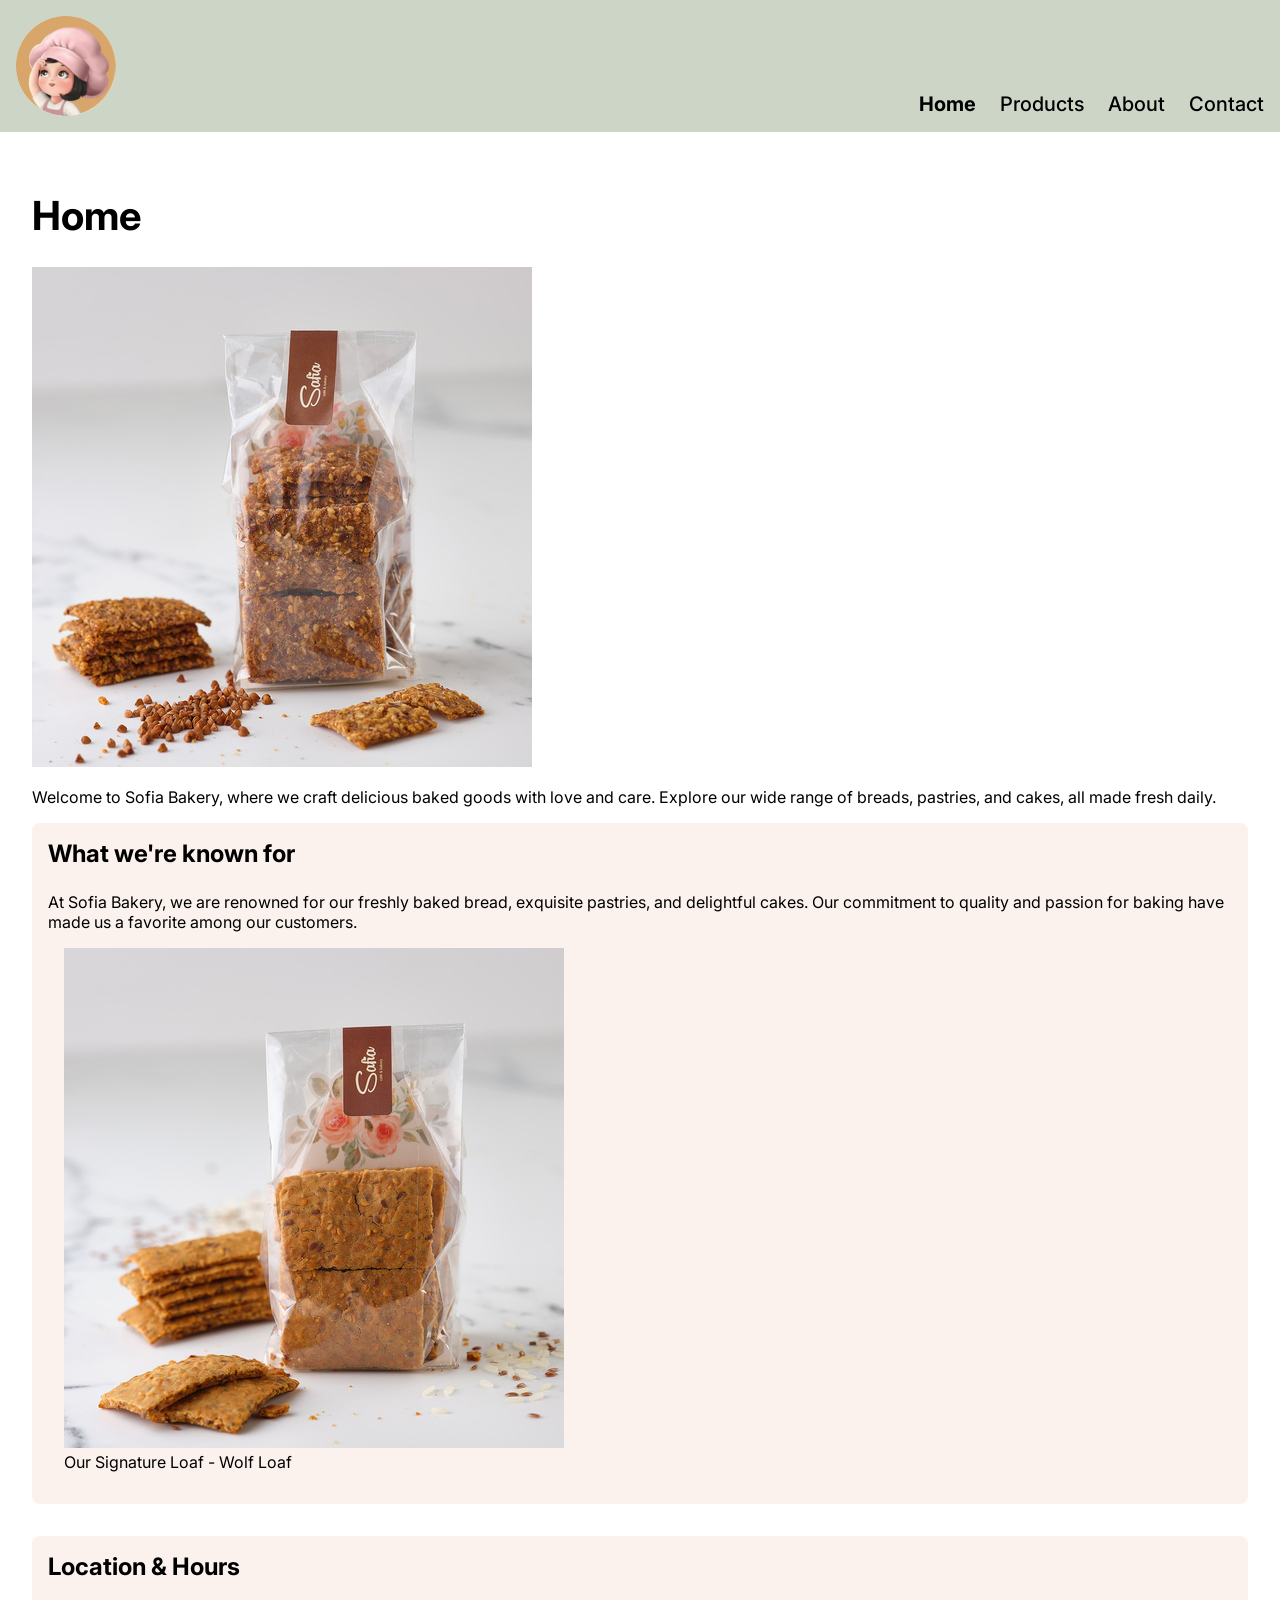
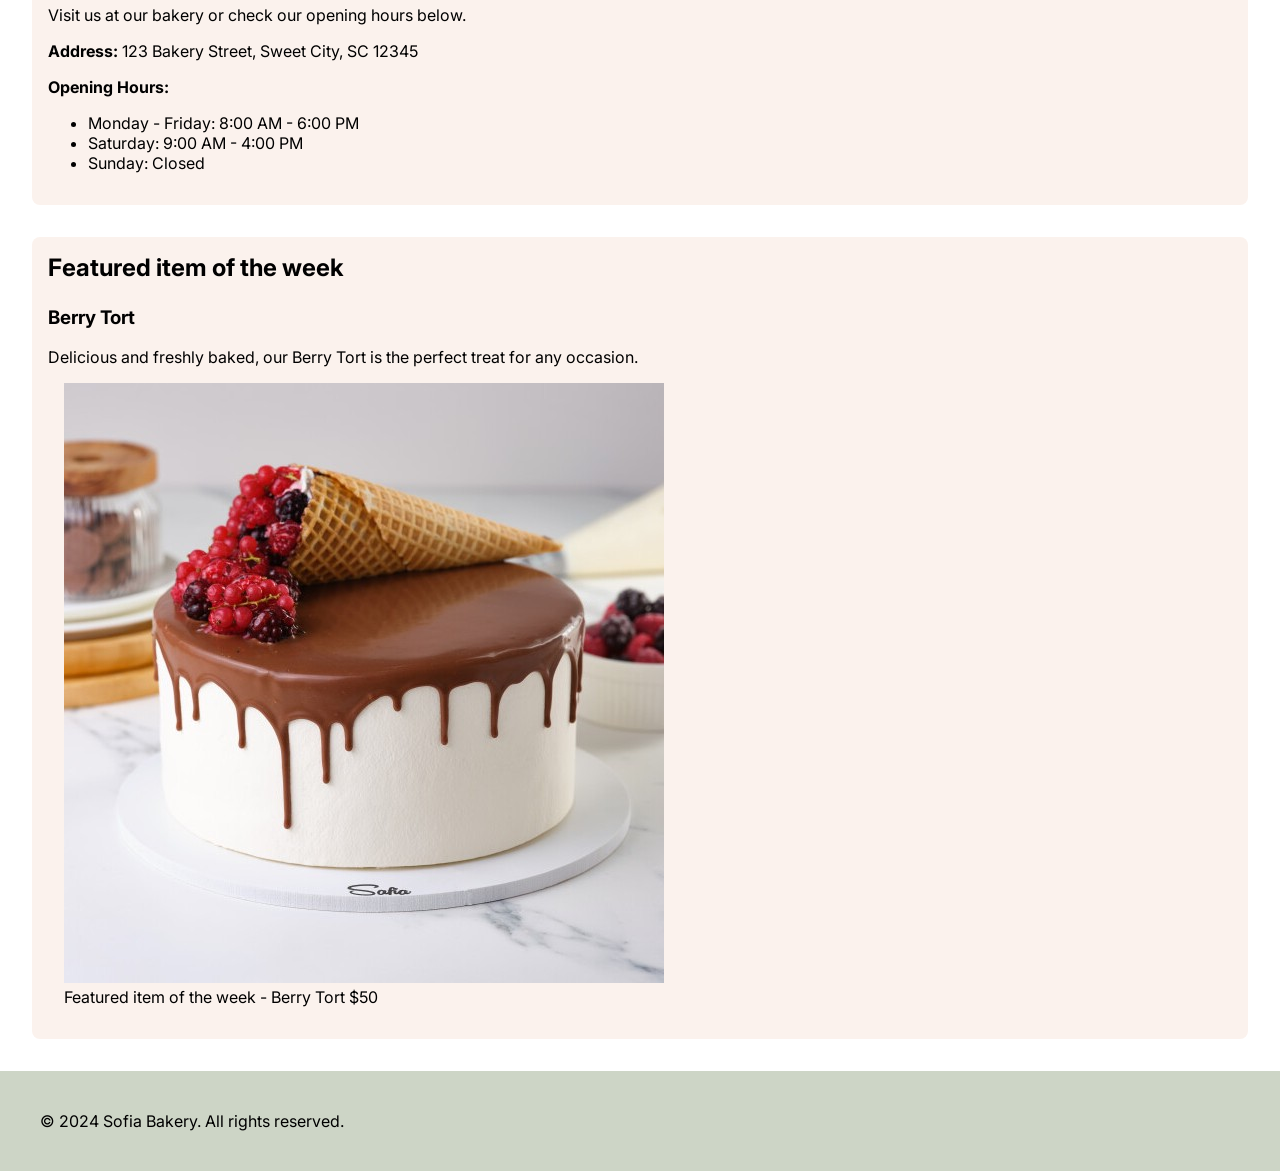
==== commit 9d0a974e: "Saving for submit" ====
--- a/index.html
+++ b/index.html
@@ -3,370 +3,62 @@
 <head>
     <meta charset="UTF-8">
     <meta name="viewport" content="width=device-width, initial-scale=1.0">
-    <title>Document</title>
-    <script src="https://code.jquery.com/jquery-3.6.0.min.js"></script>
-    <link rel="stylesheet" href="https://cdnjs.cloudflare.com/ajax/libs/OwlCarousel2/2.3.4/assets/owl.carousel.min.css">
-    <link rel="stylesheet" href="https://cdnjs.cloudflare.com/ajax/libs/OwlCarousel2/2.3.4/assets/owl.theme.default.min.css">
-    <script src="https://cdnjs.cloudflare.com/ajax/libs/OwlCarousel2/2.3.4/owl.carousel.min.js"></script>
-    <link rel="stylesheet" href="https://cdnjs.cloudflare.com/ajax/libs/font-awesome/6.7.2/css/all.min.css" integrity="sha512-Evv84Mr4kqVGRNSgIGL/F/aIDqQb7xQ2vcrdIwxfjThSH8CSR7PBEakCr51Ck+w+/U6swU2Im1vVX0SVk9ABhg==" crossorigin="anonymous" referrerpolicy="no-referrer" />
-    <link rel="stylesheet" href="./css/main.min.css">
+    <title>Sophia Bakery - Home</title>
+    <link rel="stylesheet" href="css/main.css">
 </head>
-<body>
-    <header class="header ">
-        <div class="container">
-            <nav class="navbar">
-                <div class="navbar__logo">
-                    <img src="./assets/images/logo.svg" alt="">
-                    <span>Tashkent</span>
-                </div>
-                <ul class="navbar__collection">
-                    <li class="navbar__item">
-                        <a href="#" class="navbar__link">
-                            <span>About</span>
-                        </a>
-                    </li>
-                    <li class="navbar__item">
-                        <a href="#" class="navbar__link">
-                            <span>Menu</span>
-                        </a>
-                    </li>
-                    <li class="navbar__item">
-                        <a href="#" class="navbar__link">
-                            <span>Our values</span>
-                        </a>
-                    </li>
-                    <li class="navbar__item">
-                        <a href="#" class="navbar__link">
-                            <span>Locations</span>
-                        </a>
-                    </li>
-                    <li class="navbar__item">
-                        <a href="#" class="navbar__link">
-                            <span>Career</span>
-                        </a>
-                    </li>
-                    <li class="navbar__item">
-                        <a href="#" class="navbar__link">
-                            <span>Catering</span>
-                        </a>
-                    </li>
-                </ul>
-                <div class="navbar__action">
-                    <select name="" id="">
-                        <option value="">Eng</option>
-                        <option value="">Uzb</option>
-                        <option value="">Rus</option>
-                    </select>
-                    <a href="tel:78 113 40 40">78 113 40 40</a>
-                    <i class="fa-solid fa-search"></i>
-                    <i class="fa-solid fa-bars"></i>
-                </div>
-            </nav>
-        </div>
+<body>   
+    <header>
+        <img id="nav-logo" src="assets/images/logo.svg" alt="Sofia Bakery Logo">
+        <nav>
+            <ul>
+                <li><a href="#top" aria-current="page">Home</a></li>
+                <li><a href="/products">Products</a></li>
+                <li><a href="/about">About</a></li>
+                <li><a href="/contact">Contact</a></li>
+            </ul>
+        </nav>
     </header>
-    <main>
-        <section class="hero">
-            <video loop muted autoplay src="./assets/videos/slider.mp4"></video>
+    <main id="top">
+        
+            <h1>Home</h1>
+            <picture>
+                <source media="(min-width: 800px)" srcset="assets/images/first_img.png" alt="Sofia bakery bread image">
+                <source media="(min-width: 600px)" srcset="assets/images/second_img.png" alt="Sofia bakery cookie image">
+                <img src="assets/images/logo.svg" alt="Sofia bakery logo">
+            </picture>
+            <p>Welcome to Sofia Bakery, where we craft delicious baked goods with love and care. Explore our wide range of breads, pastries, and cakes, all made fresh daily.</p>
+           
+        <section>
+            <h2>What we're known for</h2>
+            <p>At Sofia Bakery, we are renowned for our freshly baked bread, exquisite pastries, and delightful cakes. Our commitment to quality and passion for baking have made us a favorite among our customers.</p>
+            <figure>
+                <img src="assets/images/third_imh.png" alt="Signature Loaf - Wolf Loaf">
+                <figcaption>Our Signature Loaf - Wolf Loaf</figcaption>
+            </figure>
+        </section> 
+        <section>
+            <h2>Location & Hours</h2>
+            <p>Visit us at our bakery or check our opening hours below.</p>
+            <p><strong>Address:</strong> 123 Bakery Street, Sweet City, SC 12345</p>
+            <p><strong>Opening Hours:</strong></p>
+            <ul>
+                <li>Monday - Friday: 8:00 AM - 6:00 PM</li>
+                <li>Saturday: 9:00 AM - 4:00 PM</li>
+                <li>Sunday: Closed</li>
+            </ul>
         </section>
-        <section class="category">
-            <div class="container">
-                <div class="category__content">
-                    <div class="category__menu">
-                        <button>
-                            <i class="fa-solid fa-ellipsis"></i>
-                        </button>
-                        <p>Menu</p>
-                    </div>
-                    <div class="category__wrapper">
-                        <div class="category__item">
-                            <img src="https://safiabakery.uz/uploads/products/i_1671090994.png" alt="">
-                            <span>Round cakes</span>
-                        </div>
-                        <div class="category__item">
-                            <img src="https://safiabakery.uz/uploads/products/i_1671090994.png" alt="">
-                            <span>Round cakes</span>
-                        </div>
-                        <div class="category__item">
-                            <img src="https://safiabakery.uz/uploads/products/i_1671090994.png" alt="">
-                            <span>Round cakes</span>
-                        </div>
-                        <div class="category__item">
-                            <img src="https://safiabakery.uz/uploads/products/i_1671090994.png" alt="">
-                            <span>Round cakes</span>
-                        </div>
-                        <div class="category__item">
-                            <img src="https://safiabakery.uz/uploads/products/i_1671090994.png" alt="">
-                            <span>Round cakes</span>
-                        </div>
-                        <div class="category__item">
-                            <img src="https://safiabakery.uz/uploads/products/i_1671090994.png" alt="">
-                            <span>Round cakes</span>
-                        </div>
-                        <div class="category__item">
-                            <img src="https://safiabakery.uz/uploads/products/i_1671090994.png" alt="">
-                            <span>Round cakes</span>
-                        </div>
-                    </div>
-                </div>
-            </div>
-        </section>
-        <section class="product">
-            <div class="container">
-                <div class="product_wrapper">
-                    <h2 class="product_title">YANGILARI</h2>
-                    <div class="product_cards">
-                        <div class="product_card">
-                            <div class="img">
-                                <img src="./assets/images/first_img.png" alt="">
-                                <span>New</span>
-                            </div>
-                            <div class="context">
-                                <h3 class="context_title">Grechixa kulcha, mini qadoqda</h3>
-                                <p class="context_desc">Lorem ipsum, dolor sit amet consectetur adipisicing elit. Ipsa quaerat laborum dicta ut, accusamus earum.</p>
-                                <p class="context_price">19 000 so'm</p>
-                            </div>
-                        </div>
-                        <div class="product_card">
-                            <div class="img">
-                                <img src="./assets/images/second_img.png" alt="">
-                                <span>New</span>
-                            </div>
-                            <div class="context">
-                                <h3 class="context_title">Grechixa kulcha, mini qadoqda</h3>
-                                <p class="context_desc">Lorem ipsum, dolor sit amet consectetur adipisicing elit. Ipsa quaerat laborum dicta ut, accusamus earum.</p>
-                                <p class="context_price">19 000 so'm</p>
-                            </div>
-                        </div>
-                        <div class="product_card">
-                            <div class="img">
-                                <img src="./assets/images/third_imh.png" alt="">
-                                <span>New</span>
-                            </div>
-                            <div class="context">
-                                <h3 class="context_title">Grechixa kulcha, mini qadoqda</h3>
-                                <p class="context_desc">Lorem ipsum, dolor sit amet consectetur adipisicing elit. Ipsa quaerat laborum dicta ut, accusamus earum.</p>
-                                <p class="context_price">19 000 so'm</p>
-                            </div>
-                        </div>
-                        <div class="product_card">
-                            <div class="img">
-                                <img src="./assets/images/fourth_img.png" alt="">
-                                <span>New</span>
-                            </div>
-                            <div class="context">
-                                <h3 class="context_title">Grechixa kulcha, mini qadoqda</h3>
-                                <p class="context_desc">Lorem ipsum, dolor sit amet consectetur adipisicing elit. Ipsa quaerat laborum dicta ut, accusamus earum.</p>
-                                <p class="context_price">19 000 so'm</p>
-                            </div>
-                        </div>
-                        <div class="product_card">
-                            <div class="img">
-                                <img src="./assets/images/first_img.png" alt="">
-                                <span>New</span>
-                            </div>
-                            <div class="context">
-                                <h3 class="context_title">Grechixa kulcha, mini qadoqda</h3>
-                                <p class="context_desc">Lorem ipsum, dolor sit amet consectetur adipisicing elit. Ipsa quaerat laborum dicta ut, accusamus earum.</p>
-                                <p class="context_price">19 000 so'm</p>
-                            </div>
-                        </div>
-                        <div class="product_card">
-                            <div class="img">
-                                <img src="./assets/images/second_img.png" alt="">
-                                <span>New</span>
-                            </div>
-                            <div class="context">
-                                <h3 class="context_title">Grechixa kulcha, mini qadoqda</h3>
-                                <p class="context_desc">Lorem ipsum, dolor sit amet consectetur adipisicing elit. Ipsa quaerat laborum dicta ut, accusamus earum.</p>
-                                <p class="context_price">19 000 so'm</p>
-                            </div>
-                        </div>
-                    </div>
-                </div>
-            </div>
-        </section>
-        <section class="popular">
-            <div class="container">
-                <div class="product_wrapper">
-                    <h2 class="popular_title">ENG K'OP SOTILGAN</h2>
-                    <div class="product_cards owl-carousel">
-                        <div src="https://via.placeholder.com/400x300?text=1" class="product_card">
-                            <div class="img">
-                                <img src="./assets/images/TORT1.jpg" alt="">
-                            </div>
-                            <div class="p_context">
-                                <h3 class="p_context_title">Vishenka Torti</h3>
-                                <p class="p_context_desc">Qumoq xamir, shokolad, yangi uzilgan olcha. Tort 6 - 8</p>
-                                <p class="context_price">109 000 so'm</p>
-                            </div>
-                        </div>
-                        <div src="https://via.placeholder.com/400x300?text=2" class="product_card">
-                            <div class="img">
-                                <img src="./assets/images/TORT2.jpg" alt="">
-                            </div>
-                            <div class="p_context">
-                                <h3 class="p_context_title">Kiyevcha tort, bezatilgan</h3>
-                                <p class="p_context_desc">Uch qavat rangli merenga va ikki qavat rangli biskvit, mevali va reza</p>
-                                <p class="context_price">329 000 so'm</p>
-                            </div>
-                        </div>
-                        <div src="https://via.placeholder.com/400x300?text=3" class="product_card">
-                            <div class="img">
-                                <img src="./assets/images/TORT3.jpg" alt="">
-                            </div>
-                            <div class="p_context">
-                                <h3 class="p_context_title">Dari torti</h3>
-                                <p class="p_context_desc">Yupqa qatlamli oq biskvit tvorog-qaymoqli krem va barra malina</p>
-                                <p class="context_price">336 000 so'm</p>
-                            </div>
-                        </div>
-                    </div>
-                </div>
-            </div>
-        </section>
-        <section class="qadr">
-            <div class="container">
-                <div class="product_wrapper">
-                    <h2 class="product_title">QADRIYATLARIMIZ</h2>
-                    <div class="about_cards">
-                        <div src="https://via.placeholder.com/400x300?text=1" class="product_card">
-                            <div class="img">
-                                <i><svg width="100" height="100" viewBox="0 0 100 100" fill="none" xmlns="http://www.w3.org/2000/svg">
-                                    <path d="M50.0753 39.9395C45.5094 39.9395 41.8417 36.2608 41.8417 31.6812C41.8417 27.1017 45.5094 23.423 50.0753 23.423C54.6412 23.423 58.3089 27.1017 58.3089 31.6812C58.3838 36.2608 54.6412 39.9395 50.0753 39.9395ZM50.0753 26.2758C47.1561 26.2758 44.6861 28.6783 44.6861 31.6812C44.6861 34.6092 47.0813 37.0866 50.0753 37.0866C53.0693 37.0866 55.4645 34.6842 55.4645 31.6812C55.4645 28.7533 53.0693 26.2758 50.0753 26.2758Z" fill="#B4C88C"></path>
-                                    <path d="M50.2247 99.3992C49.4013 99.3992 48.8026 98.7235 48.8026 97.9728V62.087C48.8026 61.2612 49.4762 60.6606 50.2247 60.6606C51.0481 60.6606 51.647 61.3362 51.647 62.087V97.9728C51.647 98.7235 51.0481 99.3992 50.2247 99.3992Z" fill="black"></path>
-                                    <path d="M50.0752 63.5135C45.7338 63.5135 43.1889 56.6816 42.7398 49.4744C37.2756 54.2041 30.6889 57.2072 27.6948 54.2042C26.1229 52.6276 26.0479 49.8498 27.545 46.4714C28.5929 44.069 30.2396 41.5165 32.4103 39.1141C25.2246 38.5886 18.4132 36.036 18.4132 31.7567C18.4132 27.4024 25.2246 24.8498 32.4103 24.3994C30.2396 21.9219 28.5929 19.3694 27.545 17.0421C26.0479 13.6637 26.1229 10.8859 27.6948 9.30931C30.7637 6.23124 37.3505 9.30935 42.7398 14.0391C43.2637 6.83187 45.8087 0 50.0752 0C54.4166 0 56.9615 6.83187 57.4107 14.0391C62.8748 9.30935 69.4616 6.30631 72.4556 9.30931C75.5245 12.3874 72.4558 18.994 67.7401 24.3994C74.9258 24.9249 81.7373 27.4775 81.7373 31.7567C81.7373 36.036 74.9258 38.6637 67.7401 39.1141C72.4558 44.5195 75.4497 51.2012 72.4556 54.2042C69.3867 57.2822 62.7999 54.2041 57.4107 49.4744C56.9615 56.6816 54.4166 63.5135 50.0752 63.5135ZM44.162 44.6696C44.3117 44.6696 44.5363 44.6697 44.686 44.7447C45.2099 44.97 45.5841 45.4954 45.5841 46.096V46.3963C45.5841 46.5465 45.5841 46.6966 45.5841 46.7717C45.5841 55.1801 48.2789 60.5105 50.1501 60.5105C52.0214 60.5105 54.7159 55.1801 54.7159 46.7717C54.7159 46.6216 54.7159 46.4714 54.7159 46.3213V46.096C54.7159 45.4954 55.0902 44.97 55.6141 44.7447C56.1381 44.5195 56.8118 44.6696 57.1861 45.045L57.6352 45.5705C63.5485 51.5015 69.2371 53.3783 70.5096 52.027C71.7821 50.6756 69.9856 45.045 64.0723 39.1141C63.9975 39.039 63.8478 38.8889 63.773 38.8138L63.6233 38.6636C63.1742 38.2131 63.0244 37.6126 63.3238 37.087C63.5484 36.5615 64.0724 36.1111 64.6712 36.1862H64.9705C65.1202 36.1862 65.2699 36.1862 65.3448 36.1862C73.7281 36.1862 79.0425 33.4835 79.0425 31.6066C79.0425 29.7297 73.7281 27.027 65.3448 27.027C65.1951 27.027 65.0455 27.027 64.8958 27.027H64.6712C64.0724 27.027 63.5484 26.6516 63.3238 26.1261C63.0993 25.6006 63.2491 24.9249 63.6233 24.5496L63.8477 24.3243C63.9226 24.2492 64.0724 24.1741 64.1473 24.024C66.9167 21.2462 69.0126 18.3183 70.1353 15.6156C71.0336 13.5135 71.258 11.7117 70.5843 11.0361C69.9107 10.3604 68.1892 10.5856 66.0185 11.4865C63.3239 12.6126 60.4047 14.7898 57.6352 17.4925C57.5604 17.5676 57.4106 17.7177 57.3357 17.7928L57.1111 18.018C56.662 18.4684 56.0633 18.5435 55.5394 18.3183C55.0154 18.0931 54.6412 17.5676 54.6412 16.967V16.6667C54.6412 16.5165 54.6412 16.3664 54.6412 16.2163C54.6412 7.80787 51.9465 2.47751 50.0752 2.47751C48.2039 2.47751 45.5092 7.80787 45.5092 16.2163C45.5092 16.3664 45.5092 16.5166 45.5092 16.5916V16.8919C45.5092 17.4925 45.135 18.018 44.611 18.2432C44.0871 18.4685 43.4135 18.3183 43.0393 17.9429L42.8894 17.7928C42.8146 17.7177 42.665 17.5676 42.5901 17.4925C39.8206 14.7147 36.9015 12.6126 34.2068 11.4865C32.111 10.5856 30.3145 10.4355 29.6408 11.0361C28.9672 11.7117 29.1918 13.4384 30.09 15.6156C31.2128 18.3183 33.3835 21.2462 36.0781 24.024C36.1529 24.0991 36.2277 24.1741 36.3774 24.3243L36.602 24.5496C37.0511 25 37.1259 25.6006 36.9013 26.1261C36.6768 26.6516 36.153 27.027 35.5542 27.027H35.3296C35.1799 27.027 35.0301 27.027 34.8804 27.027C26.4971 27.027 21.1826 29.7297 21.1826 31.6066C21.1826 33.4835 26.4971 36.1862 34.8804 36.1862C35.0301 36.1862 35.1798 36.1862 35.2547 36.1862H35.5542C36.153 36.1862 36.6768 36.5615 36.9013 37.087C37.1259 37.6126 36.9763 38.2882 36.602 38.6636L36.3774 38.8138C36.3026 38.8889 36.1529 39.039 36.0781 39.1141C33.3086 41.8919 31.2128 44.8198 30.09 47.5225C29.1918 49.6246 28.9672 51.4263 29.6408 52.102C30.9881 53.3783 36.6019 51.5765 42.5152 45.6456L42.9644 45.1201C43.3386 44.8198 43.7129 44.6696 44.162 44.6696Z" fill="black"></path>
-                                    <path d="M50.2248 100C50.1499 100 50.075 100 50.0002 100C48.3535 99.7748 10.3291 94.2193 10.3291 74.0992C10.3291 56.2314 1.19742 51.1262 0.748311 50.9761C0.149502 50.6758 -0.150012 49.9251 0.0745411 49.2494C0.299094 48.5737 0.972827 48.1233 1.64649 48.2734C3.29321 48.4986 41.3176 54.0542 41.3176 74.1743C41.3176 92.0421 50.4494 97.1472 50.8985 97.2974C51.4973 97.5977 51.7967 98.3484 51.5721 99.024C51.4224 99.6246 50.8236 100 50.2248 100ZM6.43688 52.1022C9.58063 55.7809 13.2484 62.5376 13.2484 74.1743C13.2484 87.7628 35.0301 93.9941 45.2847 96.2463C42.141 92.5676 38.4732 85.8109 38.4732 74.1743C38.4732 60.5857 16.6166 54.2794 6.43688 52.1022Z" fill="#B4C88C"></path>
-                                    <path d="M49.776 99.9997C49.1772 99.9997 48.5783 99.6243 48.4286 99.0237C48.2041 98.348 48.5035 97.5973 49.1771 97.297C49.5514 97.0718 58.6832 92.0417 58.6832 74.1739C58.6832 54.0538 96.7075 48.4982 98.3543 48.273C99.0279 48.1979 99.7016 48.5734 99.9262 49.249C100.151 49.9247 99.8513 50.6754 99.1777 50.9757C98.8034 51.2009 89.6714 56.231 89.6714 74.0988C89.6714 94.2189 51.6471 99.7744 50.0004 99.9997C49.9255 99.9997 49.8508 99.9997 49.776 99.9997ZM93.5639 52.1018C83.3841 54.279 61.5276 60.5853 61.5276 74.1739C61.5276 85.8105 57.8598 92.5673 54.716 96.2459C64.8958 94.0688 86.7523 87.7624 86.7523 74.1739C86.7523 62.5373 90.4201 55.7054 93.5639 52.1018Z" fill="#B4C88C"></path>
-                                  </svg></i>
-                            </div>
-                            <div class="context">
-                                <h3 class="context_title">Atrof muhit</h3>
-                                <p class="context_desc">Safia kelajak haqida qayg'uradi</p>
-                            </div>
-                        </div>
-                        <div src="https://via.placeholder.com/400x300?text=2" class="product_card">
-                            <div class="img">
-                                <i><svg width="100" height="100" viewBox="0 0 100 100" fill="none" xmlns="http://www.w3.org/2000/svg">
-                                    <path d="M27.997 100H1.38882C1.02332 100 0.584796 99.8502 0.365498 99.5508C0.0730995 99.2514 0 98.8023 0 98.4281L0.584653 92.8892C0.657753 90.4192 2.55834 88.473 4.97062 88.473H10.7454V87.0509C8.33313 85.2545 6.79811 81.8113 6.79811 77.9939C6.79811 77.6945 6.79811 77.3204 6.79811 77.021C6.87121 75.8983 7.09044 74.7754 7.45594 73.7275C8.69863 69.985 11.4766 67.5898 14.6199 67.5898C17.6901 67.5898 20.4677 69.985 21.7835 73.7275C22.0759 74.5508 22.222 75.3743 22.3682 76.2725C22.4413 76.8713 22.5145 77.47 22.5145 77.9939C22.5145 81.6616 21.0524 85.1048 18.7132 86.9012V88.3982H24.4883C26.9006 88.3982 28.8743 90.3443 28.8743 92.8143L29.459 98.3533C29.5321 98.7276 29.3859 99.1767 29.0935 99.4761C28.8011 99.7755 28.4356 100 27.997 100ZM2.99679 97.0807H26.4618L26.0231 93.1138C26.0231 93.039 26.0231 93.0388 26.0231 92.964C26.0231 92.0658 25.2924 91.3173 24.4152 91.3173H17.2512C16.4471 91.3173 15.8624 90.6437 15.8624 89.8952V86.1527C15.8624 85.6288 16.1547 85.1797 16.5202 84.8803C18.4208 83.6827 19.6637 80.988 19.6637 77.9192C19.6637 77.4701 19.6636 77.0209 19.5905 76.5718C19.5174 75.8982 19.3712 75.2245 19.1519 74.6257C18.2747 72.0808 16.5202 70.4342 14.6927 70.4342C12.8652 70.4342 11.1111 72.0808 10.2339 74.6257C9.94153 75.449 9.79519 76.3473 9.72209 77.1707C9.72209 77.3952 9.72209 77.6946 9.72209 77.9192C9.72209 80.988 11.0378 83.8323 12.9384 84.955C13.377 85.1796 13.6694 85.7035 13.6694 86.2275V89.8952C13.6694 90.7186 13.0116 91.3173 12.2806 91.3173H5.11697C4.23977 91.3173 3.50863 92.0658 3.50863 92.964C3.50863 93.0388 3.50863 93.039 3.50863 93.1138L2.99679 97.0807Z" fill="black"></path>
-                                    <path d="M97.3687 99.9251H72.5881C72.1495 99.9251 71.784 99.7755 71.5647 99.4761C71.2723 99.1767 71.1992 98.7276 71.1992 98.3533L71.7839 93.2635C71.857 90.9431 73.6847 89.0718 76.0239 89.0718H81.2868V87.9491C79.0208 86.2275 77.6319 83.0089 77.6319 79.4909C77.6319 79.1915 77.6319 78.8922 77.6319 78.5928C77.705 77.5449 77.9245 76.497 78.2169 75.4491C79.3865 71.9311 82.0178 69.6857 84.9418 69.6857C87.8658 69.6857 90.4975 71.9311 91.6671 75.4491C91.9595 76.1976 92.1055 77.0209 92.1786 77.8443C92.2517 78.4431 92.2518 78.967 92.2518 79.4909C92.2518 82.9341 90.8629 86.0779 88.67 87.8743V89.1467H93.9333C96.1994 89.1467 98.0998 91.0179 98.1729 93.3382L98.7576 98.4281C98.8307 98.8023 98.6845 99.2514 98.3921 99.5508C98.1728 99.7754 97.8073 99.9251 97.3687 99.9251ZM74.1964 97.0807H95.8336L95.4681 93.4881C95.4681 93.4132 95.4681 93.4131 95.4681 93.3382C95.4681 92.5897 94.8834 91.9162 94.0793 91.9162H87.4271C86.623 91.9162 86.0383 91.2426 86.0383 90.4941V87.0509C86.0383 86.5269 86.3306 86.0779 86.6961 85.7785C88.4505 84.7306 89.5473 82.1857 89.5473 79.4162C89.5473 79.0419 89.5472 78.5929 89.4741 78.1438C89.401 77.545 89.2548 76.8712 89.0355 76.3473C88.2314 74.0269 86.6962 72.53 84.9418 72.53C83.2605 72.53 81.6523 74.0269 80.8482 76.3473C80.5558 77.0958 80.4099 77.9191 80.4099 78.7424C80.4099 78.967 80.4099 79.1916 80.4099 79.4162C80.4099 82.2605 81.5792 84.8053 83.4067 85.8532C83.8453 86.0778 84.1376 86.6019 84.1376 87.1258V90.4941C84.1376 91.3174 83.4798 91.9162 82.7488 91.9162H76.0967C75.3657 91.9162 74.7079 92.5149 74.7079 93.3382C74.7079 93.4131 74.7079 93.4132 74.7079 93.4881L74.1964 97.0807Z" fill="black"></path>
-                                    <path d="M98.6108 53.8922C97.8067 53.8922 97.222 53.2186 97.222 52.4701C97.222 29.3414 78.874 10.554 56.2863 10.554H45.6137C23.0259 10.554 4.67793 29.3414 4.67793 52.4701C4.67793 53.2935 4.0201 53.8922 3.28911 53.8922C2.48501 53.8922 1.89993 53.2186 1.89993 52.4701C1.89993 27.7695 21.4908 7.70963 45.6137 7.70963H56.2863C80.4091 7.70963 99.9996 27.7695 99.9996 52.4701C99.9996 53.2186 99.4149 53.8922 98.6108 53.8922Z" fill="black"></path>
-                                    <path d="M98.3912 53.7426C98.0989 53.7426 97.7336 53.6678 97.5143 53.4433L93.9325 50.3743C87.3535 44.7606 77.7775 44.7606 71.2716 50.3743L67.6895 53.4433C67.1778 53.8924 66.3737 53.8924 65.862 53.4433L62.2802 50.3743C55.7012 44.7606 46.1252 44.7606 39.6193 50.3743L36.0375 53.4433C35.5258 53.8924 34.7217 53.8924 34.21 53.4433L30.6282 50.3743C24.0493 44.7606 14.4731 44.7606 7.89419 50.3743L4.31238 53.4433C3.72759 53.9672 2.85025 53.8923 2.33855 53.2187C1.82686 52.6199 1.90017 51.7217 2.55806 51.1978L6.13987 48.1288C13.7422 41.6168 24.8533 41.6168 32.4557 48.1288L35.1602 50.4493L37.865 48.1288C45.4673 41.6168 56.5785 41.6168 64.1808 48.1288L66.8856 50.4493L69.5901 48.1288C77.1925 41.6168 88.3036 41.6168 95.9059 48.1288L99.4877 51.1978C100.073 51.7217 100.146 52.6199 99.7073 53.2187C99.1956 53.5929 98.8298 53.7426 98.3912 53.7426Z" fill="black"></path>
-                                    <path d="M50.0732 10.9282C49.2691 10.9282 48.684 10.2544 48.684 9.50594V1.42226C48.684 0.598912 49.3422 0 50.0732 0C50.8773 0 51.462 0.673762 51.462 1.42226V9.50594C51.462 10.2544 50.8042 10.9282 50.0732 10.9282Z" fill="black"></path>
-                                    <path d="M50.2919 60.0299C49.4878 60.0299 48.9031 59.3563 48.9031 58.6078V44.7605C48.9031 43.9371 49.5609 43.3384 50.2919 43.3384C51.0229 43.3384 51.6807 44.012 51.6807 44.7605V58.6078C51.6807 59.3563 51.0229 60.0299 50.2919 60.0299Z" fill="black"></path>
-                                    <path d="M30.1897 32.1856C26.6809 32.1856 23.8299 29.2665 23.8299 25.6737C23.8299 22.0809 26.6809 19.1617 30.1897 19.1617C33.6984 19.1617 36.5495 22.0809 36.5495 25.6737C36.5495 29.2665 33.6984 32.1856 30.1897 32.1856ZM30.1897 22.0808C28.216 22.0808 26.681 23.7276 26.681 25.6737C26.681 27.6198 28.2891 29.2665 30.1897 29.2665C32.1634 29.2665 33.6983 27.6198 33.6983 25.6737C33.6983 23.7276 32.1634 22.0808 30.1897 22.0808Z" fill="#B4C88C"></path>
-                                    <path d="M68.2753 99.9251H32.3834C32.0179 99.9251 31.5793 99.7755 31.36 99.4761C31.0676 99.1767 30.9945 98.7276 30.9945 98.3533L31.7987 90.8683C31.8718 87.7994 34.2841 85.3293 37.2812 85.3293H45.5413V82.7095C42.2518 80.3892 40.2051 75.8233 40.2051 70.7335C40.2051 70.2844 40.2049 69.9102 40.278 69.4611C40.3511 67.9641 40.6436 66.467 41.1553 65.1197C42.7635 60.3293 46.3454 57.1857 50.2927 57.1857C54.2401 57.1857 57.822 60.2544 59.4302 65.1197C59.7957 66.1676 60.015 67.2904 60.1612 68.488C60.2343 69.3113 60.3075 70.0598 60.3075 70.7335C60.3075 75.6736 58.3338 80.1647 55.1906 82.5599V85.3293H63.4507C66.4477 85.3293 68.86 87.7994 68.9331 90.8683L69.7373 98.3533C69.8104 98.7276 69.6642 99.1767 69.3718 99.4761C69.0794 99.7755 68.7139 99.9251 68.2753 99.9251ZM33.9917 97.0807H66.7401L66.0823 91.1676C66.0823 91.0928 66.0823 91.0928 66.0823 91.018C66.0823 89.521 64.9126 88.3233 63.4507 88.3233H53.8014C52.9973 88.3233 52.4126 87.6497 52.4126 86.9012V81.8863C52.4126 81.3623 52.7049 80.9131 53.0704 80.6137C55.7751 78.967 57.5295 75.0749 57.5295 70.8084C57.5295 70.2096 57.4566 69.6108 57.3835 68.9372C57.2373 67.9641 57.0178 67.0659 56.7254 66.1677C55.4827 62.5749 52.9974 60.1797 50.2196 60.1797C47.5149 60.1797 44.9565 62.5001 43.7138 66.1677C43.3483 67.2905 43.0559 68.5628 42.9828 69.7604C42.9828 70.1346 42.9096 70.4342 42.9096 70.8084C42.9096 75.1497 44.7373 79.1167 47.5151 80.6886C47.9537 80.9132 48.2461 81.4371 48.2461 81.961V86.8263C48.2461 87.6496 47.5879 88.2486 46.8569 88.2486H37.208C35.746 88.2486 34.5763 89.446 34.5763 90.943C34.5763 91.0179 34.5763 91.0179 34.5763 91.0927L33.9917 97.0807Z" fill="#B4C88C"></path>
-                                  </svg></i>
-                            </div>
-                            <div class="context">
-                                <h3 class="context_title">Oila</h3>
-                                <p class="context_desc">Oilaviy qadriyatlarni asrab, odamlar hayotini bayramga aylantiramiz</p>
-                            </div>
-                        </div>
-                        <div src="https://via.placeholder.com/400x300?text=3" class="product_card">
-                            <div class="img">
-                                <i><svg width="100" height="100" viewBox="0 0 100 100" fill="none" xmlns="http://www.w3.org/2000/svg">
-                                    <path d="M32.5852 42.7507C32.235 42.7507 31.8701 42.6176 31.5928 42.3513L29.4183 40.3097C28.8345 39.7476 28.7907 38.8156 29.3453 38.2238C29.8999 37.6173 30.8193 37.5877 31.4031 38.1499L33.5776 40.1914C34.1614 40.7535 34.2052 41.6856 33.6506 42.2773C33.3587 42.588 32.9793 42.7507 32.5852 42.7507Z" fill="black"></path>
-                                    <path d="M30.6728 52.6477C30.2934 52.6477 29.9139 52.4998 29.622 52.1891L23.7259 45.9758C23.1714 45.384 23.186 44.452 23.7697 43.8898C24.3535 43.3277 25.273 43.3425 25.8275 43.9342L31.7236 50.1476C32.2782 50.7393 32.2636 51.6713 31.6798 52.2335C31.4025 52.4998 31.0231 52.6477 30.6728 52.6477Z" fill="black"></path>
-                                    <path d="M24.7625 57.8995C24.383 57.8995 24.0181 57.7516 23.7263 57.4705L9.61365 43.1354C6.44671 39.9252 4.68079 35.6942 4.56404 31.1525L0.536054 27.8091C-0.0914972 27.2913 -0.179084 26.3593 0.331714 25.7232C0.842512 25.087 1.76196 24.9983 2.38951 25.5161L6.95751 29.3033C7.30777 29.5843 7.49749 30.0134 7.49749 30.472C7.43911 34.4811 8.92773 38.2387 11.7006 41.0495L25.8132 55.3846C26.3824 55.9616 26.3824 56.8936 25.8132 57.4705C25.5068 57.7516 25.1419 57.8995 24.7625 57.8995Z" fill="black"></path>
-                                    <path d="M45.2674 32.8535C44.8879 32.8535 44.5231 32.7056 44.2312 32.4245L36.686 24.7614C36.2482 24.3176 36.1314 23.637 36.4087 23.0749C36.686 22.5127 37.2698 22.1873 37.8973 22.2464L45.676 23.1932C46.2744 23.2672 46.8582 23.0897 47.3398 22.7198C47.8214 22.3352 48.1133 21.7878 48.1862 21.1813L48.2446 20.6487C48.3905 19.3913 47.5003 18.2373 46.2598 18.0894L26.1343 15.6484C23.9306 15.323 21.7707 15.3822 19.6983 15.8112C19.2459 15.8999 18.7643 15.7668 18.4286 15.4561L14.3568 11.6837C13.7585 11.1364 13.7147 10.2043 14.2692 9.5978C14.8092 8.99126 15.7433 8.94688 16.327 9.50904L19.8734 12.7932C22.048 12.4234 24.2955 12.4086 26.5722 12.7489L46.6247 15.175C49.4559 15.5153 51.4991 18.1338 51.1634 21.0186L51.1051 21.5511C50.9445 22.9417 50.2586 24.1844 49.164 25.0572C48.0695 25.9301 46.7122 26.3147 45.3549 26.152L41.7502 25.723L46.3182 30.3682C46.8873 30.9451 46.8873 31.8772 46.3182 32.4541C46.0117 32.7056 45.6322 32.8535 45.2674 32.8535Z" fill="black"></path>
-                                    <path d="M37.503 36.2861C37.1527 36.2861 36.817 36.1678 36.5397 35.9163L35.0803 34.6144C34.482 34.0671 34.4236 33.135 34.9636 32.5285C35.5035 31.922 36.423 31.8628 37.0214 32.4102L38.4808 33.712C39.0791 34.2594 39.1375 35.1914 38.5975 35.7979C38.3057 36.1086 37.9116 36.2861 37.503 36.2861Z" fill="black"></path>
-                                    <path d="M67.6987 42.2035C67.3192 42.2035 66.9398 42.0556 66.6479 41.7449C66.0933 41.1531 66.1079 40.2211 66.6917 39.659L68.2241 38.1648C68.8078 37.6026 69.7272 37.6174 70.2818 38.2092C70.8364 38.8009 70.8218 39.7329 70.238 40.2951L68.7056 41.7893C68.4284 42.0556 68.0635 42.2035 67.6987 42.2035Z" fill="black"></path>
-                                    <path d="M73.3468 47.8396C72.9528 47.8396 72.5587 47.6769 72.2668 47.3514C71.7269 46.7448 71.7706 45.8128 72.369 45.2655L73.8868 43.8601C74.4851 43.3127 75.4046 43.3571 75.9446 43.9636C76.4846 44.5702 76.4408 45.5022 75.8424 46.0495L74.3246 47.4549C74.0619 47.7064 73.7117 47.8396 73.3468 47.8396Z" fill="black"></path>
-                                    <path d="M74.8791 57.8996C74.4996 57.8996 74.1348 57.7517 73.8429 57.4706C73.2737 56.8936 73.2737 55.9616 73.8429 55.3847L87.9555 41.0496C90.7284 38.2387 92.217 34.4811 92.1586 30.472C92.1586 30.0874 92.29 29.7176 92.5527 29.4365L97.4855 24.1699C98.0401 23.5782 98.9595 23.5486 99.5433 24.1107C100.127 24.6729 100.156 25.6049 99.6017 26.1967L95.0775 31.0342C94.9899 35.6203 93.224 39.8956 90.0279 43.1355L75.9153 57.4706C75.6234 57.7517 75.2439 57.8996 74.8791 57.8996Z" fill="black"></path>
-                                    <path d="M54.6514 32.5874C54.272 32.5874 53.9071 32.4395 53.6152 32.1584C53.0461 31.5814 53.0461 30.6494 53.6152 30.0725L57.9205 25.7083L54.3158 26.1374C52.9439 26.3001 51.5866 25.9154 50.5067 25.0426C49.4121 24.1698 48.7262 22.9271 48.5656 21.5365L48.5073 21.0039C48.1716 18.1192 50.2002 15.5007 53.0461 15.1604L72.9672 12.749C75.3461 12.394 77.5936 12.4088 79.7535 12.7638L83.1102 9.36127C83.6794 8.78432 84.5988 8.78432 85.1679 9.36127C85.7371 9.93823 85.7371 10.8702 85.1679 11.4472L81.2713 15.4119C80.921 15.767 80.4248 15.9149 79.9432 15.8113C77.8854 15.3823 75.7109 15.3379 73.5072 15.6486L73.3028 15.6782L53.3817 18.0896C52.1412 18.2375 51.251 19.3914 51.3969 20.6489L51.4553 21.1815C51.5283 21.788 51.8347 22.3354 52.3018 22.72C52.7834 23.1046 53.3671 23.2674 53.9655 23.1934L61.7442 22.2466C62.3718 22.1726 62.9555 22.4981 63.2328 23.0751C63.5101 23.652 63.3934 24.3177 62.9555 24.7615L55.6876 32.1436C55.4103 32.4395 55.0309 32.5874 54.6514 32.5874Z" fill="black"></path>
-                                    <path d="M61.9487 36.7443C61.5838 36.7443 61.2336 36.6112 60.9563 36.3449C60.3725 35.7827 60.3433 34.8507 60.8833 34.259L62.5178 32.4837C63.0724 31.892 63.9919 31.8624 64.5756 32.4098C65.1594 32.9719 65.1886 33.9039 64.6486 34.4957L63.014 36.2709C62.7367 36.5816 62.3427 36.7443 61.9487 36.7443Z" fill="black"></path>
-                                    <path d="M69.2607 63.1366C68.458 63.1366 67.8012 62.4857 67.8012 61.672L67.7283 49.4376C67.7137 47.9878 66.5753 46.8191 65.1889 46.8043H65.1743C64.5321 46.8043 63.9192 47.0558 63.4522 47.5292C62.9706 48.0174 62.7079 48.6683 62.7079 49.3636L62.7808 61.5981C62.7808 62.4117 62.1387 63.0774 61.336 63.0922C60.4603 63.0774 59.8766 62.4413 59.862 61.6276L59.789 49.3932C59.7744 47.8991 60.3436 46.4937 61.3798 45.4433C62.4014 44.4077 63.7733 43.8308 65.1889 43.8456C68.1661 43.8604 70.618 46.3605 70.6325 49.4228L70.7055 61.6572C70.7347 62.4709 70.0779 63.1366 69.2607 63.1366C69.2607 63.1366 69.2753 63.1366 69.2607 63.1366Z" fill="#B4C88C"></path>
-                                    <path d="M61.3355 63.0919C60.5328 63.0919 59.876 62.441 59.876 61.6273L59.7593 43.2831C59.7447 41.8333 58.6064 40.6646 57.2199 40.6498H57.2053C56.5632 40.6498 55.9502 40.9013 55.4832 41.3747C55.0016 41.8629 54.7389 42.5138 54.7389 43.2091L54.8556 61.5533C54.8556 62.367 54.2135 63.0327 53.4108 63.0475C53.4108 63.0475 53.4108 63.0475 53.3962 63.0475C52.5935 63.0475 51.9368 62.3966 51.9368 61.5829L51.82 43.2387C51.8054 41.7446 52.3746 40.3391 53.4108 39.2888C54.4324 38.2532 55.7751 37.6911 57.1907 37.6911C57.2053 37.6911 57.2053 37.6911 57.2199 37.6911C60.1971 37.7059 62.649 40.206 62.6636 43.2683L62.7803 61.6125C62.7949 62.4114 62.1527 63.0919 61.3355 63.0919Z" fill="#B4C88C"></path>
-                                    <path d="M53.3965 63.0329C52.5938 63.0329 51.9371 62.382 51.9371 61.5683L51.8058 39.141C51.7912 37.6913 50.6528 36.5226 49.2663 36.5078H49.2518C48.6096 36.5078 47.9967 36.7593 47.5296 37.2327C47.048 37.7208 46.7853 38.3718 46.7853 39.0671L46.9167 61.4944C46.9167 62.308 46.2745 62.9737 45.4718 62.9885C45.4718 62.9885 45.4719 62.9885 45.4573 62.9885C44.6546 62.9885 43.9979 62.3376 43.9979 61.524L43.8665 39.0967C43.8519 37.6025 44.4211 36.1971 45.4573 35.1467C46.4789 34.1112 47.7923 33.5342 49.2663 33.549C52.2436 33.5638 54.6954 36.0639 54.71 39.1263L54.8413 61.5535C54.8705 62.3672 54.2138 63.0329 53.3965 63.0329C53.4111 63.0329 53.4111 63.0329 53.3965 63.0329Z" fill="#B4C88C"></path>
-                                    <path d="M64.5175 92.8567H64.5029C63.7002 92.8419 63.058 92.1762 63.058 91.3625L63.1456 85.4598C63.1456 85.0752 63.3062 84.7053 63.5835 84.4242C66.3855 81.643 67.9033 77.9002 67.8887 73.8911L67.772 53.5054C67.772 52.6917 68.4141 52.026 69.2168 52.0112C69.2168 52.0112 69.2168 52.0112 69.2314 52.0112C70.0341 52.0112 70.6908 52.6621 70.6908 53.4758L70.8076 73.8615C70.8368 78.4624 69.1584 82.7674 66.0645 86.0811L65.9915 91.3921C65.9623 92.2205 65.3201 92.8567 64.5175 92.8567Z" fill="#B4C88C"></path>
-                                    <path d="M43.9834 92.857C43.9688 92.857 43.9688 92.857 43.9542 92.857C43.1516 92.8422 42.5094 92.1617 42.524 91.348L42.597 87.8863C40.8311 86.5696 39.2549 84.9719 37.883 83.0931L25.3758 66.7904C23.6099 64.4974 23.9893 61.1688 26.2077 59.3788L26.6163 59.0385C27.6817 58.1805 29.0243 57.7959 30.3962 57.9586C31.7826 58.1213 33.0232 58.8314 33.8842 59.9557L36.1025 62.8553L35.9858 43.1057C35.9712 41.6115 36.5404 40.2061 37.5766 39.1558C38.5836 38.135 39.9262 37.558 41.3565 37.558C41.3711 37.558 41.3856 37.558 41.3856 37.558C44.3629 37.5728 46.8001 40.073 46.8293 43.1353L46.9461 57.0414C46.9461 57.855 46.3039 58.5208 45.5012 58.5355C45.5012 58.5355 45.5012 58.5355 45.4866 58.5355C44.684 58.5355 44.0272 57.8846 44.0272 57.071L43.9105 43.1649C43.8959 41.7151 42.7575 40.5316 41.3711 40.5316C40.7289 40.5464 40.1014 40.7831 39.6343 41.2565C39.1527 41.7447 38.8901 42.3956 38.8901 43.0909L39.036 67.2047C39.036 67.8408 38.6419 68.403 38.0582 68.6101C37.4598 68.8172 36.8177 68.6249 36.4236 68.1219L31.5637 61.7902C31.1843 61.302 30.6443 60.9913 30.0313 60.9173C29.4476 60.8434 28.8784 61.0061 28.426 61.3759L28.0174 61.7162C27.0395 62.5003 26.8936 63.9648 27.6671 64.9856L40.2181 81.3475C41.5608 83.1819 43.1224 84.7204 44.8883 85.9187C45.2969 86.1998 45.545 86.6732 45.5304 87.1762L45.4428 91.422C45.4283 92.2208 44.7715 92.857 43.9834 92.857Z" fill="#B4C88C"></path>
-                                  </svg></i>
-                            </div>
-                            <div class="context">
-                                <h3 class="context_title">Inklyuziya</h3>
-                                <p class="context_desc">Hamma uchun teng imkoniyatlar</p>
-                            </div>
-                        </div>
-                    </div>
-                </div>
-            </div>
-        </section>
-        <section class="about">
-            <div class="container">
-                <div class="about_wrapper">
-                    <h2 class="about_title">BIZ HAQIMIZDA</h2>
-                    <div class="a_box">
-                        <div class="a_img">
-                            <img src="./assets/images/abot.jpg" alt="">
-                            <span>Batafsil</span>
-                        </div>
-                        <div class="a_context">
-                            <h2 class="a_title">Bizning tariximiz</h2>
-                            <p class="a_desc_1">SAFIA kompaniyasi - O‘zbekistonda jadal ravishda rivojlanayotgan kompaniyalardan biri bo‘lib, o‘z segmentida yetakchilardan hisoblanadi. Ishonchimiz komilki, bizning muvaffaqiyatimiz bu insonlardir.</p>
-                            <p class="a_desc_2">Biz ular tufayli yildan-yilga rivojlanib, o‘sib bormaqdamiz.</p>
-                        </div>
-                    </div>
-                </div>
-            </div>
-        </section>
-        <section class="last">
-            <div class="container">
-                <div class="last_wrapper">
-                    <h2 class="about_title">YANGILIKLAR</h2>
-                        <div class="product_cards owl-carousel">
-                            <div class="last_card" src="https://via.placeholder.com/400x300?text=1">
-                                <div class="last_img">
-                                    <img src="./assets/images/1tort.jpg" alt="">
-                                    <span>Batafsil</span>
-                                </div>
-                                <div class="last_context">
-                                    <p class="last_title">Foyda 1000 tenge!</p>
-                                    <p class="last_desc">O'zingizni va yaqinlaringizni qidirayotgan tortingiz bilan hursand qiling!</p>
-                                </div>
-                            </div>
-                            <div class="last_card" src="https://via.placeholder.com/400x300?text=1">
-                                <div class="last_img">
-                                    <img src="./assets/images/2tort.jpg" alt="">
-                                    <span>Batafsil</span>
-                                </div>
-                                <div class="last_context">
-                                    <p class="last_title">Shirin xursandchiliklar yoqimli syurprizlar bilan!</p>
-                                    <p class="last_desc">Tortlarni Safia cafe&bakery sotib olganingizda - Robbit dan vaucher olasiz</p>
-                                </div>
-                            </div>
-                            <div class="last_card" src="https://via.placeholder.com/400x300?text=1">
-                                <div class="last_img">
-                                    <img src="./assets/images/3tort.png" alt="">
-                                    <span>Batafsil</span>
-                                </div>
-                                <div class="last_context">
-                                    <p class="last_title">Новинка! Раскраска-пряник!</p>
-                                    <p class="last_desc">Bolangizga xursandchilik mehnat va shirin shirinliklarni bizning imbirlik pryanikimiz bilan sovga qiling!</p>
-                                </div>
-                            </div>
-                        </div>
-                </div>
-            </div>
+        <section>
+            <h2>Featured item of the week</h2>
+            <h3>Berry Tort</h3>
+            <p>Delicious and freshly baked, our Berry Tort is the perfect treat for any occasion.</p>
+            <figure>
+                <img src="assets/images/1tort.jpg" alt="Berry Tort image">
+                <figcaption>Featured item of the week - Berry Tort $50</figcaption>
+            </figure>
         </section>
     </main>
-
-
-    <script>
-        $(document).ready(function(){
-          $(".owl-carousel").owlCarousel({
-            loop: true,
-            margin: 10,
-            nav: false,     
-            dots: true,
-            center: true,      
-            responsive: {
-              0: { items: 1 },  // Kichik ekranlarda 1 ta element
-              600: { items: 2 }, // O‘rta ekranlarda 2 ta element
-              1000: { items: 3 } // Katta ekranlarda 3 ta element
-            }
-          });
-        });
-      </script>
-    <script src="./js/script.js"></script>
+    <footer>
+        <p>&copy; 2024 Sofia Bakery. All rights reserved.</p>
+    </footer>    
 </body>
 </html>
--- a/css/main.css
+++ b/css/main.css
@@ -0,0 +1,148 @@
+@import url('https://fonts.googleapis.com/css2?family=Inter:ital,opsz,wght@0,14..32,100..900;1,14..32,100..900&family=Roboto:ital,wght@0,100..900;1,100..900&display=swap');
+
+*{
+    --color-neutral: #FBF2ED;
+    --color-primary: #CDD5C6;
+    --color-accent: #CDEFFE;
+}
+
+body, html{
+    padding: 0px;
+    margin: 0px;
+    overflow-x: hidden;
+    box-sizing: border-box;
+    min-height: 100dvh;
+    font-family: 'Inter', 'Roboto', sans-serif;
+}
+
+main{
+    padding: 2rem;
+}
+
+h1{
+    font-size: 2.5rem;
+    font-weight: 700;
+}
+
+img{
+    object-fit: contain;
+    max-width: 100%;
+    height: auto;
+}
+
+video{
+    width: 100%;
+    height: auto;
+}
+
+figure{
+    margin: 1rem;
+}
+
+input, select, textarea{
+    font-size: 16px;
+    padding: 0.5rem;
+    font-family: inherit;
+}
+label{
+    font-weight: 500;
+    font-size: 14px;
+}
+
+section{
+    background-color: var(--color-neutral);
+    padding: 1rem;
+    border-radius: 8px;
+}
+section:not(:last-child){
+    margin-bottom: 2rem;
+}
+section h2{
+    margin: 0 0 1.5rem 0;
+}
+
+
+/* Navigation Styles */
+header, footer{
+    display: flex;
+    background-color: var(--color-primary);
+    padding: 1rem;
+}
+header > *, footer > *{
+    margin: 1.5rem;
+}
+header {
+    flex-direction: column;
+    align-items: center;
+    gap: 1rem;
+    padding: 1rem;
+    background-color: var(--color-primary); 
+}
+header > *{
+    margin: 0px;
+}
+nav ul {
+    padding: 0px;
+    display: flex;
+    list-style: none;
+    flex-direction: column;
+    align-items: center;
+    text-align: center;
+    gap: 0.5rem;
+    margin-block-start: 0;
+    margin-block-end: 0;
+}
+nav a{
+    text-decoration: none;
+    color: inherit;
+    font-size: 20px;
+    font-weight: 500;
+}
+nav a[aria-current="page"]{
+    font-weight: 700;
+}
+#nav-logo{
+    width: 100px;
+    height: auto;
+}
+
+/** Form Styles **/
+fieldset{
+    display: flex;
+    flex-direction: column;
+    gap: 0.5rem;
+    padding: 1rem;
+}
+label{
+    font-weight: 500;
+}
+
+textarea{
+    resize: vertical;
+}
+
+.button{
+    margin: 0px auto;
+    width: fit-content;
+    font-size: 20px;
+    font-weight: 600;
+    padding: 0.5rem 1rem;
+    margin-top: 1rem;
+    background-color: var(--color-accent);
+    border: 1px solid black;
+    cursor: pointer;
+    border-radius: 2px;
+}
+
+@media (min-width: 600px) {
+    header {
+        flex-direction: row;
+        justify-content: space-between;
+        align-items: flex-end;
+    }
+    
+    nav ul {
+        flex-direction: row;
+        gap: 1.5rem;
+    }
+}
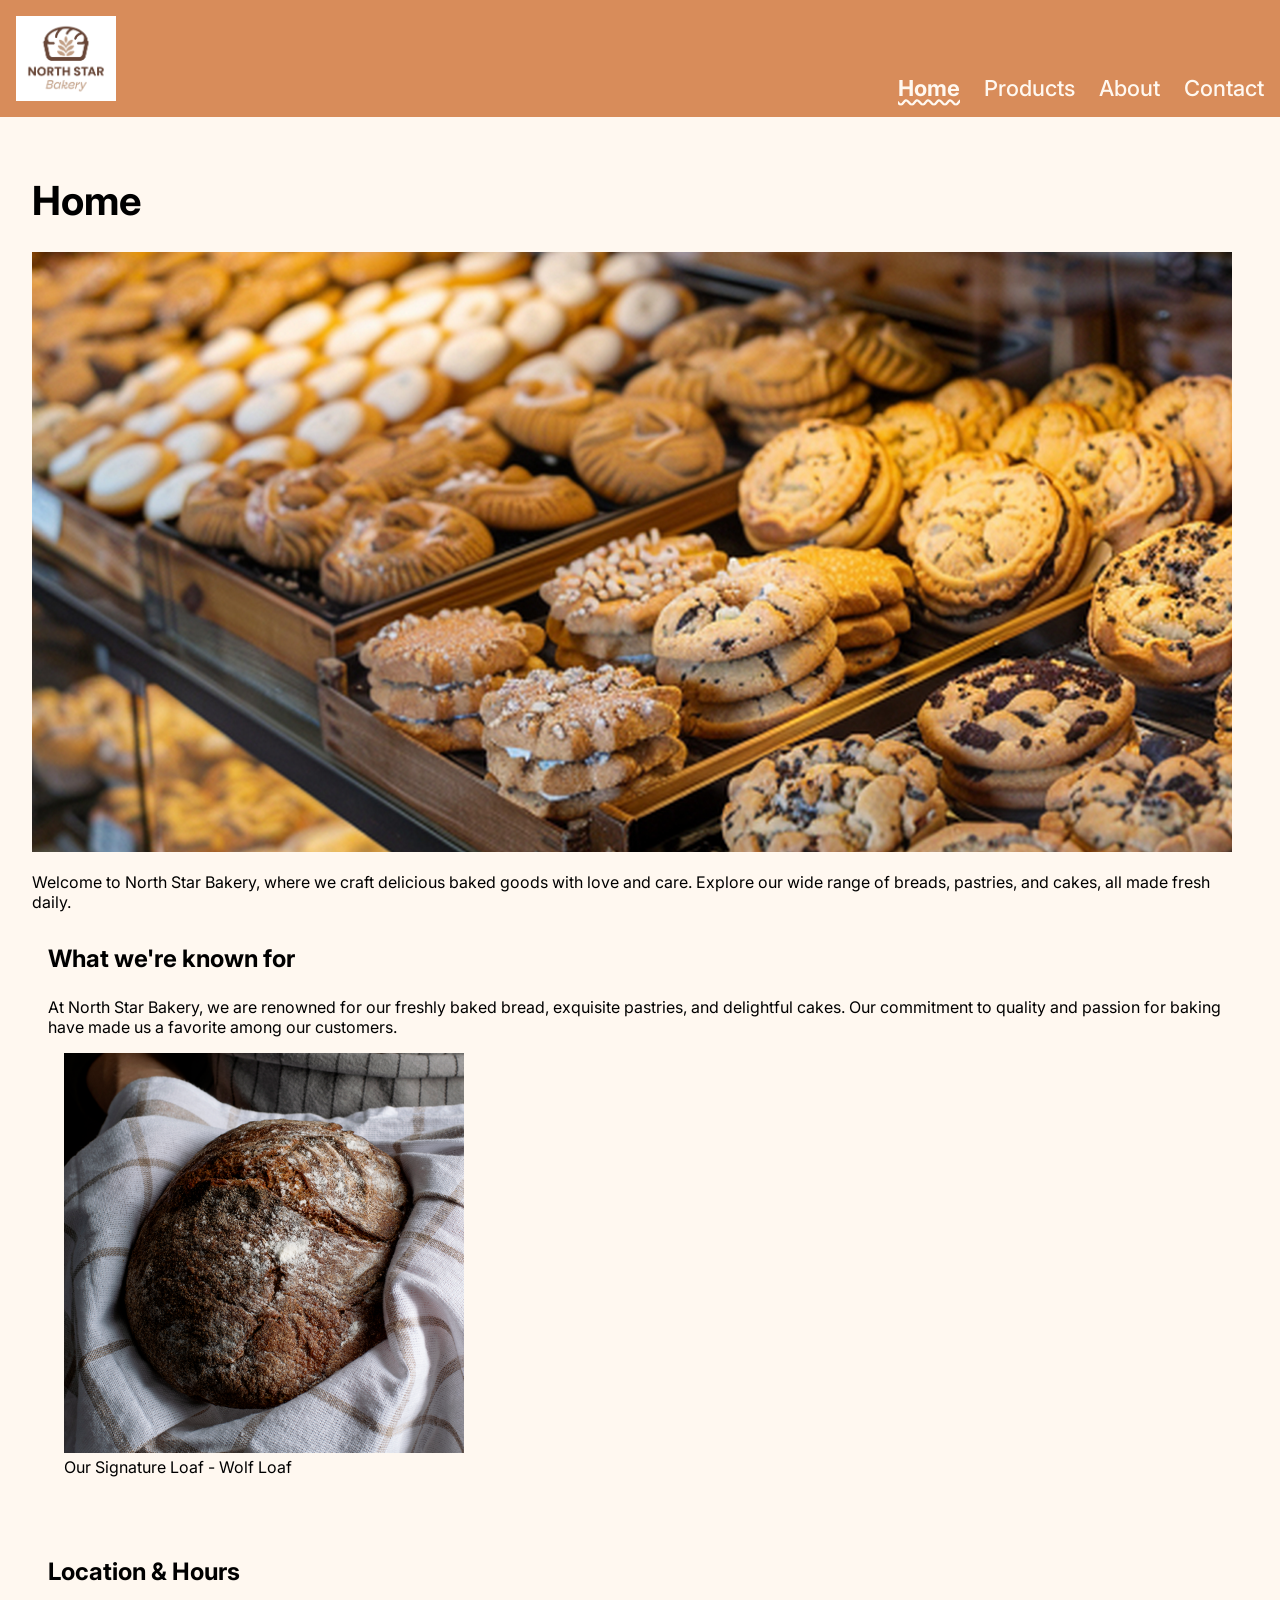
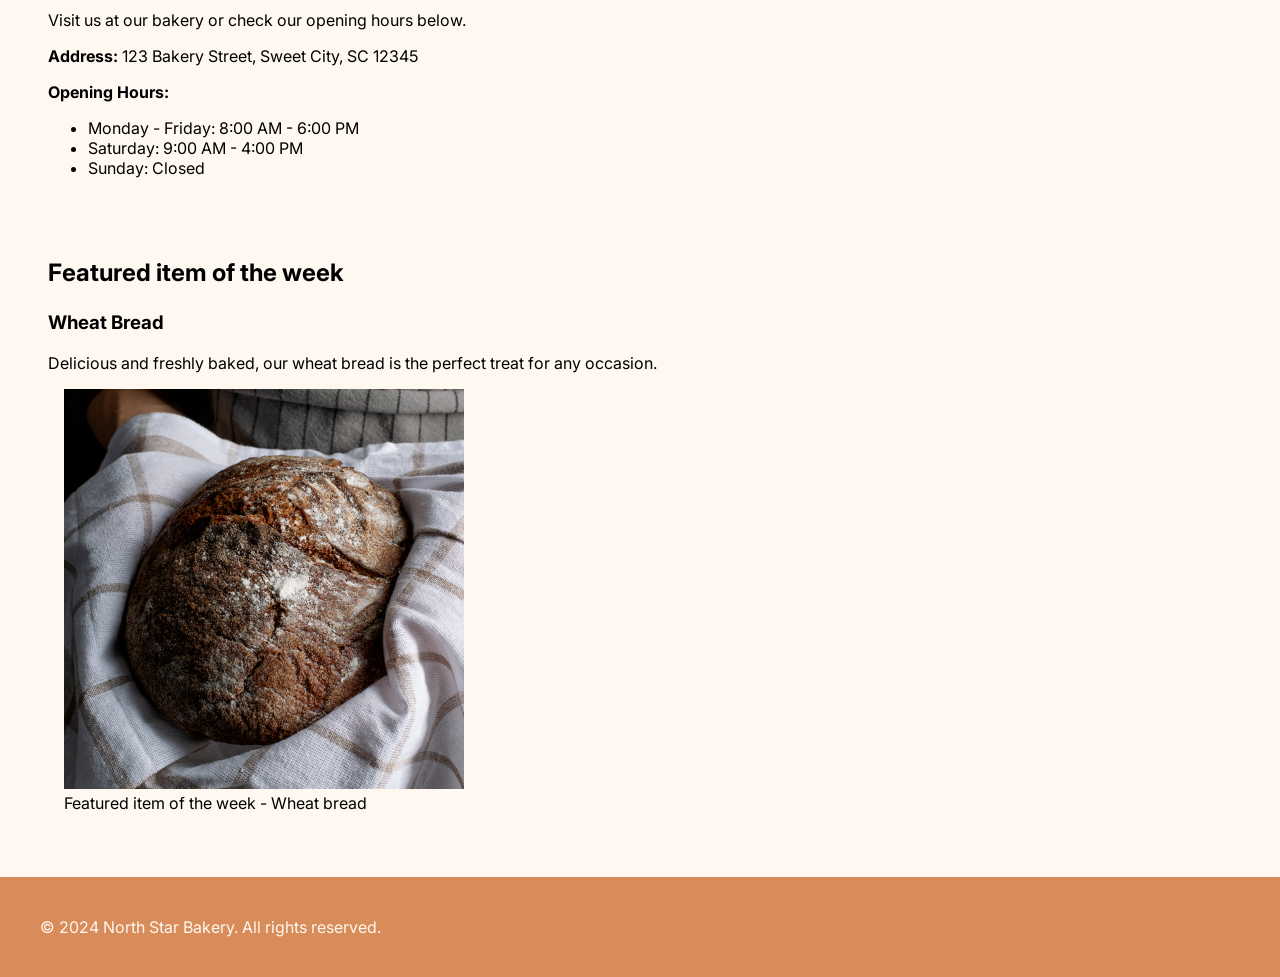
==== commit 62c7a6c8: "Changed to north star bakery" ====
--- a/index.html
+++ b/index.html
@@ -3,12 +3,12 @@
 <head>
     <meta charset="UTF-8">
     <meta name="viewport" content="width=device-width, initial-scale=1.0">
-    <title>Sophia Bakery - Home</title>
+    <title>North Star Bakery - Home</title>
     <link rel="stylesheet" href="css/main.css">
 </head>
 <body>   
     <header>
-        <img id="nav-logo" src="assets/images/logo.svg" alt="Sofia Bakery Logo">
+        <img id="nav-logo" src="assets/images/bakery-logo_c.png" alt="North Star Bakery Logo">
         <nav>
             <ul>
                 <li><a href="#top" aria-current="page">Home</a></li>
@@ -18,21 +18,20 @@
             </ul>
         </nav>
     </header>
-    <main id="top">
-        
-            <h1>Home</h1>
-            <picture>
-                <source media="(min-width: 800px)" srcset="assets/images/first_img.png" alt="Sofia bakery bread image">
-                <source media="(min-width: 600px)" srcset="assets/images/second_img.png" alt="Sofia bakery cookie image">
-                <img src="assets/images/logo.svg" alt="Sofia bakery logo">
-            </picture>
-            <p>Welcome to Sofia Bakery, where we craft delicious baked goods with love and care. Explore our wide range of breads, pastries, and cakes, all made fresh daily.</p>
+    <main id="top">        
+        <h1>Home</h1>
+        <picture>
+            <source media="(min-width: 900px)" srcset="assets/images/bakery-feature-large_c.png" alt="Bread image large">
+            <source media="(min-width: 600px)" srcset="assets/images/bakery-feature-small_c.png" alt="Bread image medium">
+            <img src="assets/images/bakery-bread_c.png" alt="Bread image small">
+        </picture>
+        <p>Welcome to North Star Bakery, where we craft delicious baked goods with love and care. Explore our wide range of breads, pastries, and cakes, all made fresh daily.</p>
            
         <section>
             <h2>What we're known for</h2>
-            <p>At Sofia Bakery, we are renowned for our freshly baked bread, exquisite pastries, and delightful cakes. Our commitment to quality and passion for baking have made us a favorite among our customers.</p>
+            <p>At North Star Bakery, we are renowned for our freshly baked bread, exquisite pastries, and delightful cakes. Our commitment to quality and passion for baking have made us a favorite among our customers.</p>
             <figure>
-                <img src="assets/images/third_imh.png" alt="Signature Loaf - Wolf Loaf">
+                <img src="assets/images/bakery-signature-loaf_c.png" alt="Signature Loaf - Wolf Loaf">
                 <figcaption>Our Signature Loaf - Wolf Loaf</figcaption>
             </figure>
         </section> 
@@ -49,16 +48,16 @@
         </section>
         <section>
             <h2>Featured item of the week</h2>
-            <h3>Berry Tort</h3>
-            <p>Delicious and freshly baked, our Berry Tort is the perfect treat for any occasion.</p>
+            <h3>Wheat Bread</h3>
+            <p>Delicious and freshly baked, our wheat bread is the perfect treat for any occasion.</p>
             <figure>
-                <img src="assets/images/1tort.jpg" alt="Berry Tort image">
-                <figcaption>Featured item of the week - Berry Tort $50</figcaption>
+                <img src="assets/images/bakery-signature-loaf_c.png" alt="Wheat bread image" >
+                <figcaption>Featured item of the week - Wheat bread</figcaption>
             </figure>
         </section>
     </main>
     <footer>
-        <p>&copy; 2024 Sofia Bakery. All rights reserved.</p>
+        <p>&copy; 2024 North Star Bakery. All rights reserved.</p>
     </footer>    
 </body>
 </html>
--- a/css/main.css
+++ b/css/main.css
@@ -1,9 +1,8 @@
 @import url('https://fonts.googleapis.com/css2?family=Inter:ital,opsz,wght@0,14..32,100..900;1,14..32,100..900&family=Roboto:ital,wght@0,100..900;1,100..900&display=swap');
 
 *{
-    --color-neutral: #FBF2ED;
-    --color-primary: #CDD5C6;
-    --color-accent: #CDEFFE;
+    --color-background: #FFF8F0;    
+    --color-primary: #D88C5A;
 }
 
 body, html{
@@ -13,6 +12,8 @@
     box-sizing: border-box;
     min-height: 100dvh;
     font-family: 'Inter', 'Roboto', sans-serif;
+    background-color: var(--color-background);
+    
 }
 
 main{
@@ -23,7 +24,9 @@
     font-size: 2.5rem;
     font-weight: 700;
 }
-
+figure{
+    max-width: 400px;
+}
 img{
     object-fit: contain;
     max-width: 100%;
@@ -37,6 +40,10 @@
 
 figure{
     margin: 1rem;
+}
+
+.max400{
+    max-width: 400px;
 }
 
 input, select, textarea{
@@ -66,6 +73,7 @@
 header, footer{
     display: flex;
     background-color: var(--color-primary);
+    color: var(--color-background);
     padding: 1rem;
 }
 header > *, footer > *{
@@ -95,11 +103,12 @@
 nav a{
     text-decoration: none;
     color: inherit;
-    font-size: 20px;
+    font-size: 22px;
     font-weight: 500;
 }
 nav a[aria-current="page"]{
     font-weight: 700;
+    text-decoration: wavy underline;
 }
 #nav-logo{
     width: 100px;
@@ -128,7 +137,7 @@
     font-weight: 600;
     padding: 0.5rem 1rem;
     margin-top: 1rem;
-    background-color: var(--color-accent);
+    background-color: var(--color-primary);
     border: 1px solid black;
     cursor: pointer;
     border-radius: 2px;
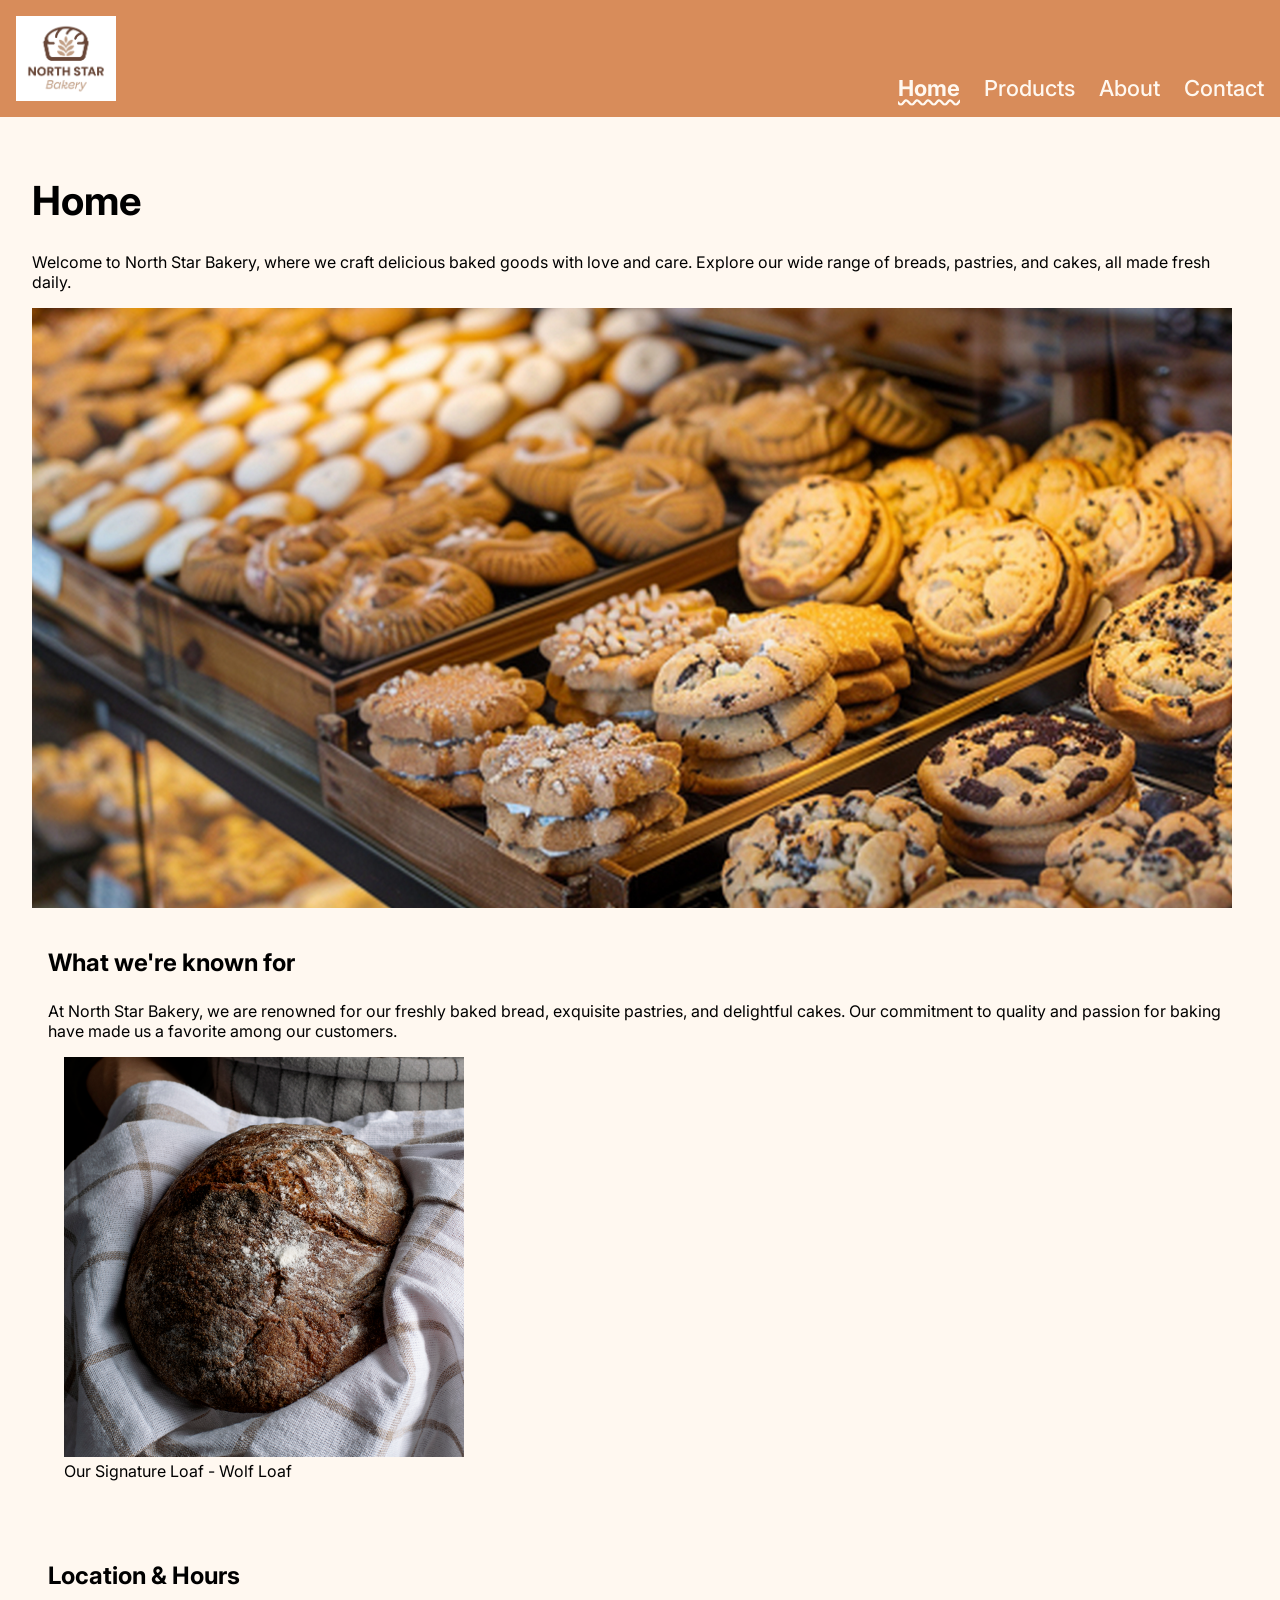
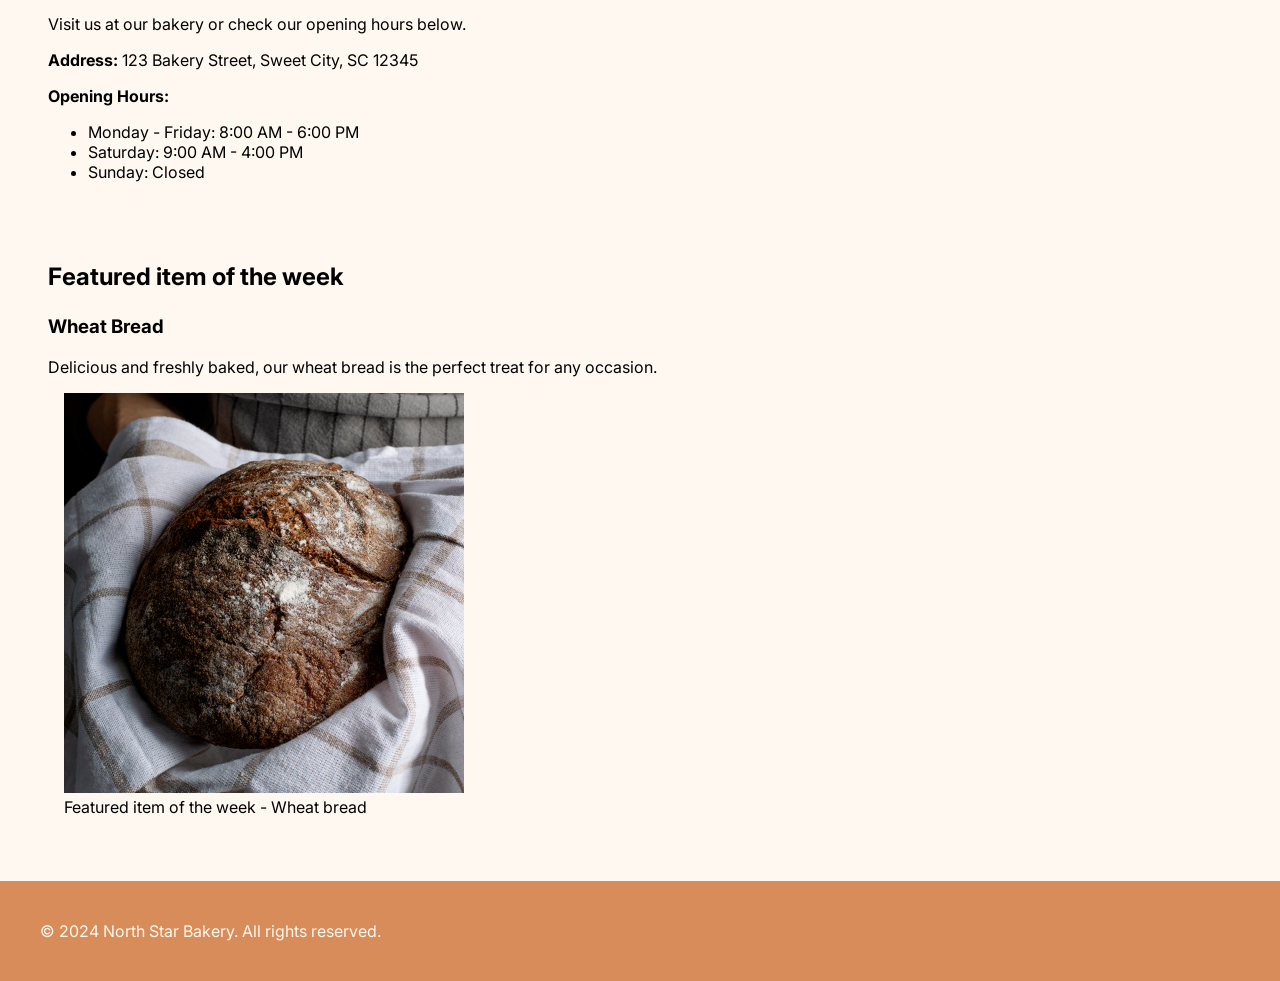
==== commit 64f98fb9: "Bakery text and image converted" ====
--- a/index.html
+++ b/index.html
@@ -20,13 +20,13 @@
     </header>
     <main id="top">        
         <h1>Home</h1>
+        <p>Welcome to North Star Bakery, where we craft delicious baked goods with love and care. Explore our wide range of breads, pastries, and cakes, all made fresh daily.</p>
         <picture>
             <source media="(min-width: 900px)" srcset="assets/images/bakery-feature-large_c.png" alt="Bread image large">
-            <source media="(min-width: 600px)" srcset="assets/images/bakery-feature-small_c.png" alt="Bread image medium">
+            <source media="(min-width: 600px)" srcset="assets/images/bakery-feature-small_c.png" alt="Cookie image medium">
             <img src="assets/images/bakery-bread_c.png" alt="Bread image small">
         </picture>
-        <p>Welcome to North Star Bakery, where we craft delicious baked goods with love and care. Explore our wide range of breads, pastries, and cakes, all made fresh daily.</p>
-           
+        <br/><br/>
         <section>
             <h2>What we're known for</h2>
             <p>At North Star Bakery, we are renowned for our freshly baked bread, exquisite pastries, and delightful cakes. Our commitment to quality and passion for baking have made us a favorite among our customers.</p>
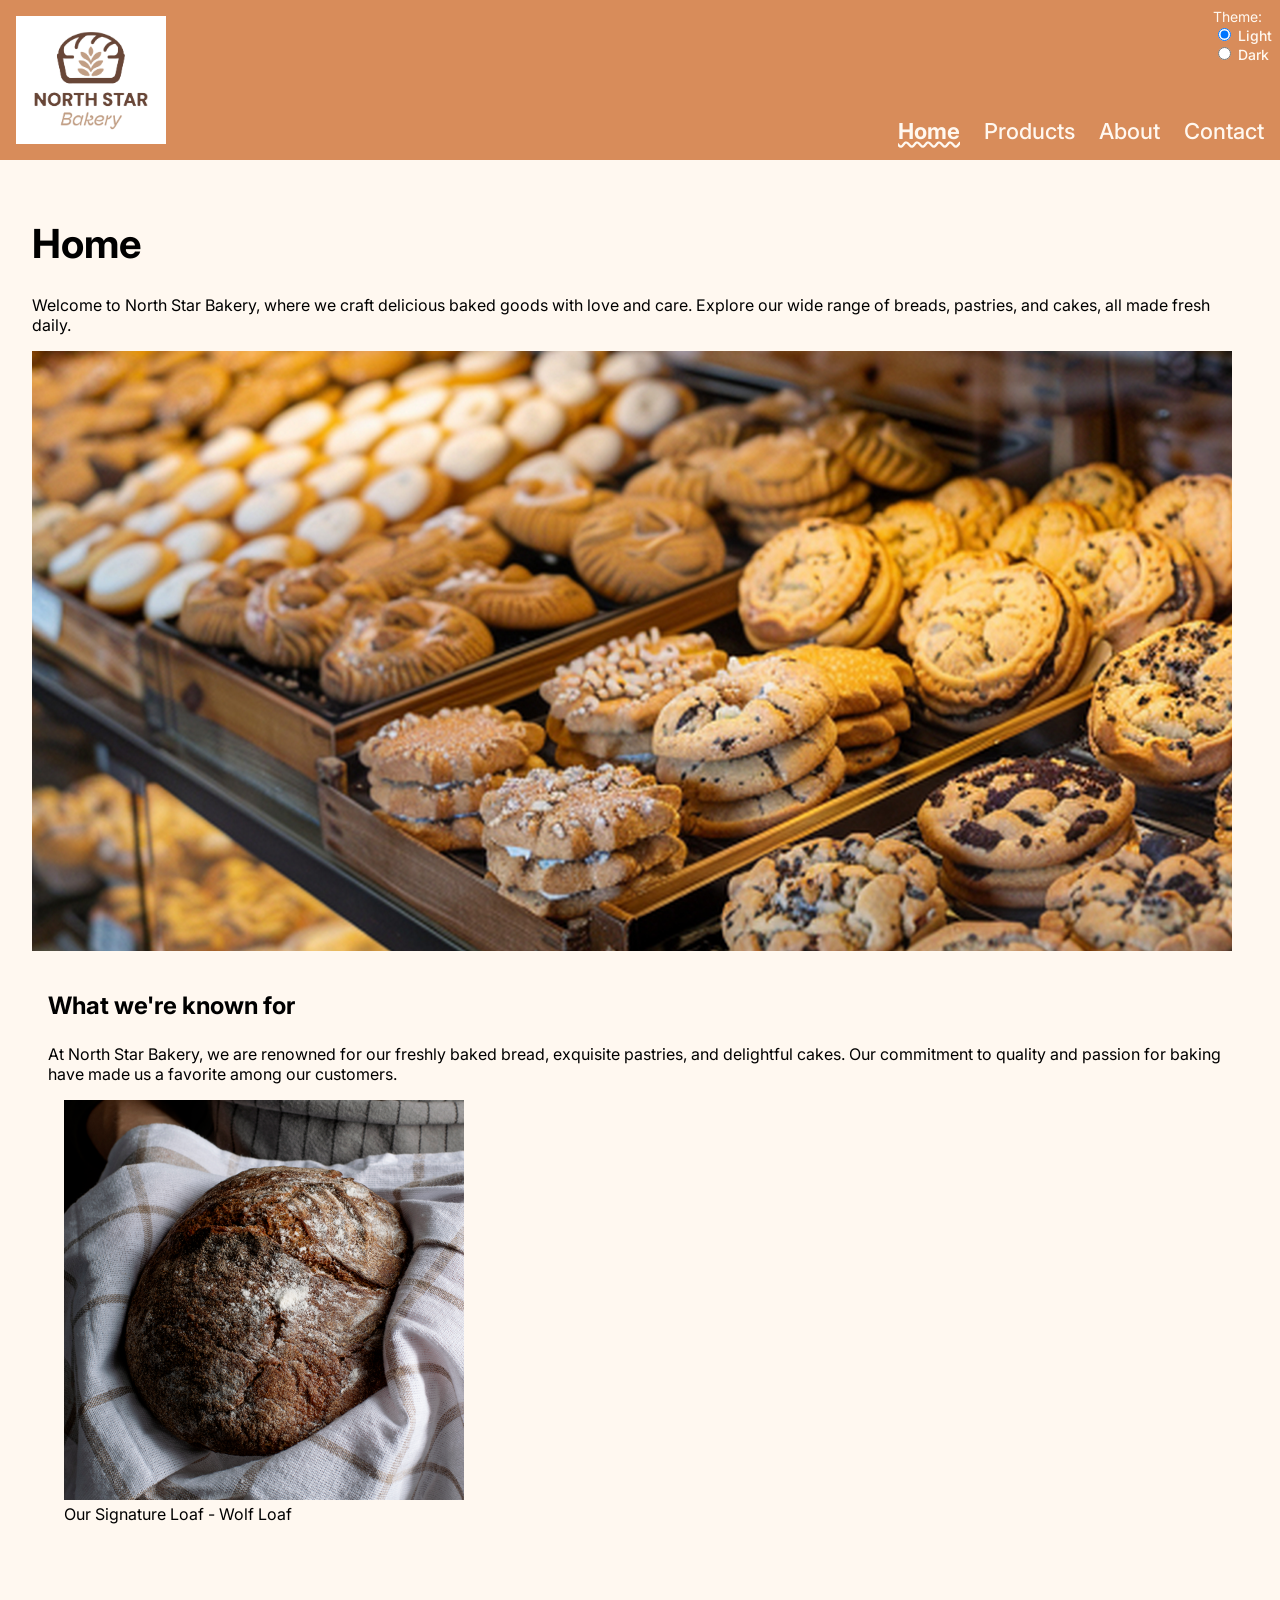
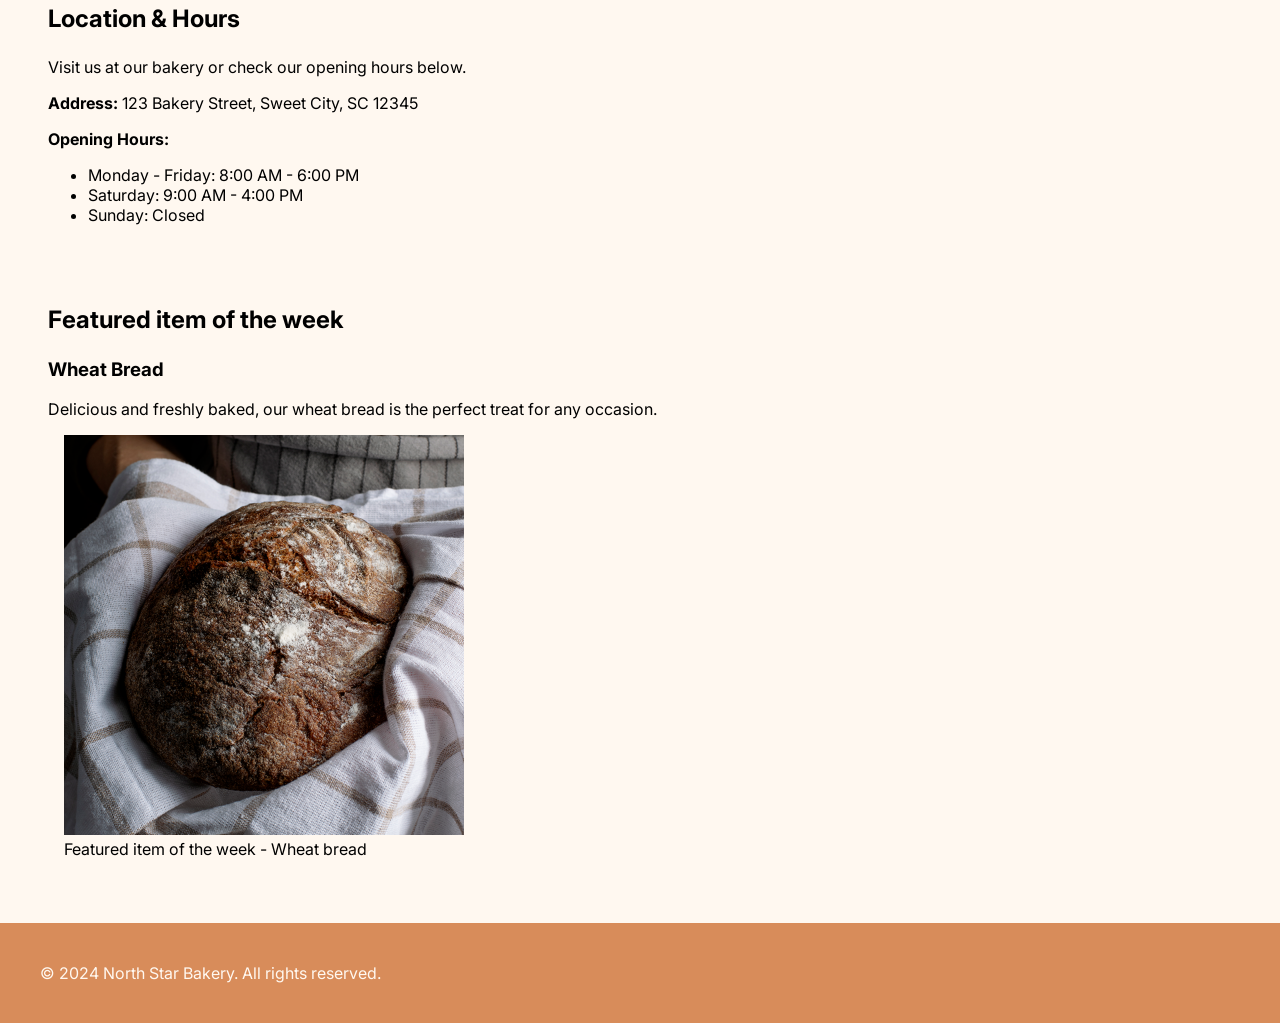
==== commit 9afa06a2: "Form complete" ====
--- a/index.html
+++ b/index.html
@@ -5,6 +5,7 @@
     <meta name="viewport" content="width=device-width, initial-scale=1.0">
     <title>North Star Bakery - Home</title>
     <link rel="stylesheet" href="css/main.css">
+    <script src="js/theme.js" defer></script>
 </head>
 <body>   
     <header>
@@ -17,6 +18,11 @@
                 <li><a href="/contact">Contact</a></li>
             </ul>
         </nav>
+        <div class="theme-container">
+            <p>Theme:</p>            
+            <label><input type="radio" name="theme" value="light" checked> Light</label>
+            <label><input type="radio" name="theme" value="dark"> Dark</label>           
+        </div>
     </header>
     <main id="top">        
         <h1>Home</h1>
--- a/css/main.css
+++ b/css/main.css
@@ -1,9 +1,21 @@
 @import url('https://fonts.googleapis.com/css2?family=Inter:ital,opsz,wght@0,14..32,100..900;1,14..32,100..900&family=Roboto:ital,wght@0,100..900;1,100..900&display=swap');
 
-*{
-    --color-background: #FFF8F0;    
+/* Default theme is light */
+:root{
+    --color-background: #FFF8F0;
+    --color-input-bg: #FFF;
+    --color-text: #000;    
     --color-primary: #D88C5A;
 }
+
+/* If broweser or OS set the preference for dark mode */
+/* @media (prefers-color-scheme: dark) {
+  :root{
+    --color-background: #000;
+    --color-input-bg: #1d1d1d;
+    --color-text: #FFF;    
+  }
+} */
 
 body, html{
     padding: 0px;
@@ -13,7 +25,7 @@
     min-height: 100dvh;
     font-family: 'Inter', 'Roboto', sans-serif;
     background-color: var(--color-background);
-    
+    color: var(--color-text);
 }
 
 main{
@@ -46,10 +58,21 @@
     max-width: 400px;
 }
 
+.hidden{
+    display: none !important;
+}
+
 input, select, textarea{
     font-size: 16px;
     padding: 0.5rem;
     font-family: inherit;
+    border: 1px solid var(--color-text);
+    background-color: var(--color-input-bg);
+    color: var(--color-text);
+}
+select{
+    color: var(--color-text);
+    background-color: var(--color-input-bg);
 }
 label{
     font-weight: 500;
@@ -71,6 +94,7 @@
 
 /* Navigation Styles */
 header, footer{
+    position: relative;
     display: flex;
     background-color: var(--color-primary);
     color: var(--color-background);
@@ -111,16 +135,36 @@
     text-decoration: wavy underline;
 }
 #nav-logo{
-    width: 100px;
+    width: 150px;
     height: auto;
 }
 
 /** Form Styles **/
+.input-container{
+    display: flex;
+    flex-direction: column;
+    gap: 0.25rem;
+}
+.validation-text{
+    font-size: 12px;
+    color: var(--color-text);
+    margin: 0;
+    color: red;
+}
+.invalid{
+    border-color: red;
+    outline-color: red;
+    outline-style: solid;
+    outline-width: 1px;
+}
+
+
 fieldset{
     display: flex;
     flex-direction: column;
     gap: 0.5rem;
     padding: 1rem;
+    border-color: var(--color-text);
 }
 label{
     font-weight: 500;
@@ -131,16 +175,36 @@
 }
 
 .button{
-    margin: 0px auto;
     width: fit-content;
     font-size: 20px;
     font-weight: 600;
     padding: 0.5rem 1rem;
-    margin-top: 1rem;
     background-color: var(--color-primary);
-    border: 1px solid black;
+    border: 1px solid var(--color-text);
+    color: var(--color-text);
     cursor: pointer;
     border-radius: 2px;
+}
+
+#button-container{
+    display: flex;
+    flex-wrap: wrap;
+    gap: 10px;
+    justify-content: center;
+}
+
+/* Theme */
+.theme-container{
+    display: flex;
+    flex-direction: column;
+    position: absolute;
+    right: 0px;
+    top: 0px;
+    padding: 0.5rem;
+}
+.theme-container p{
+    font-size: 14px;
+    margin: 0;
 }
 
 @media (min-width: 600px) {
